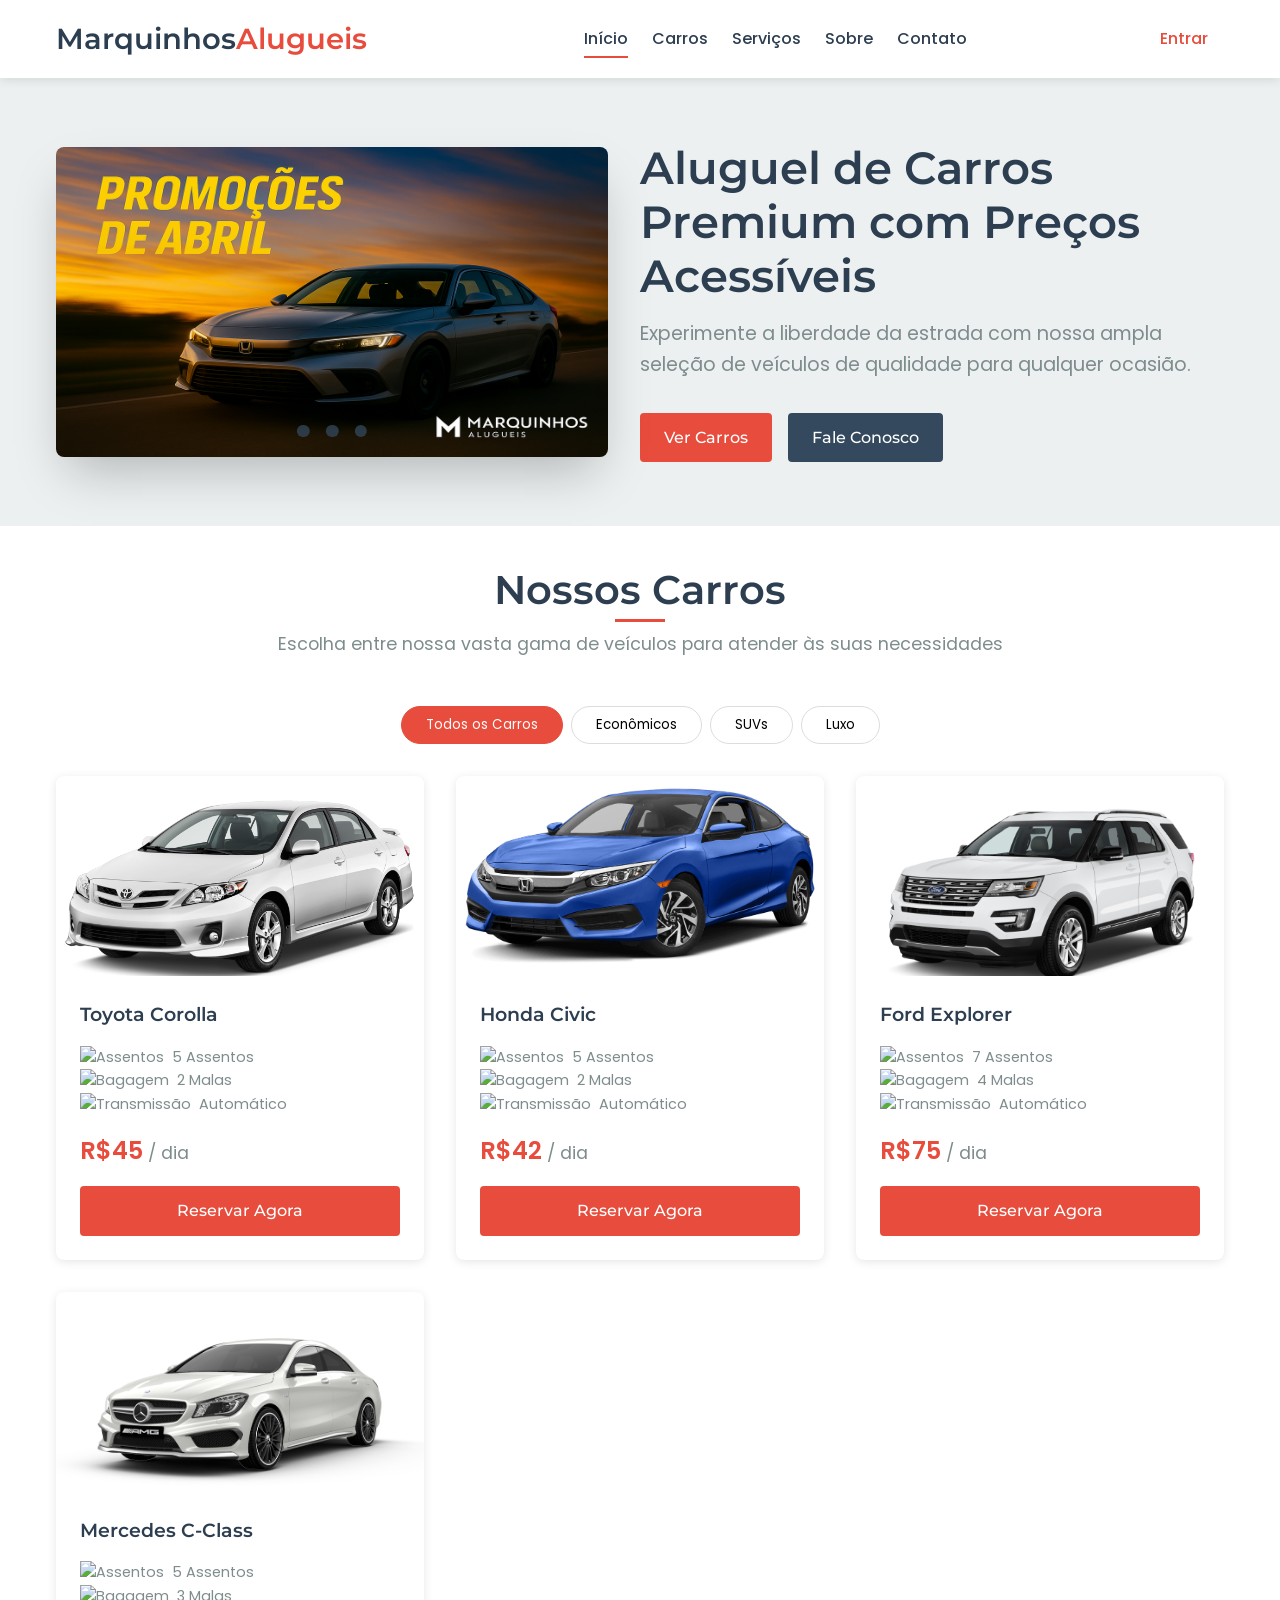
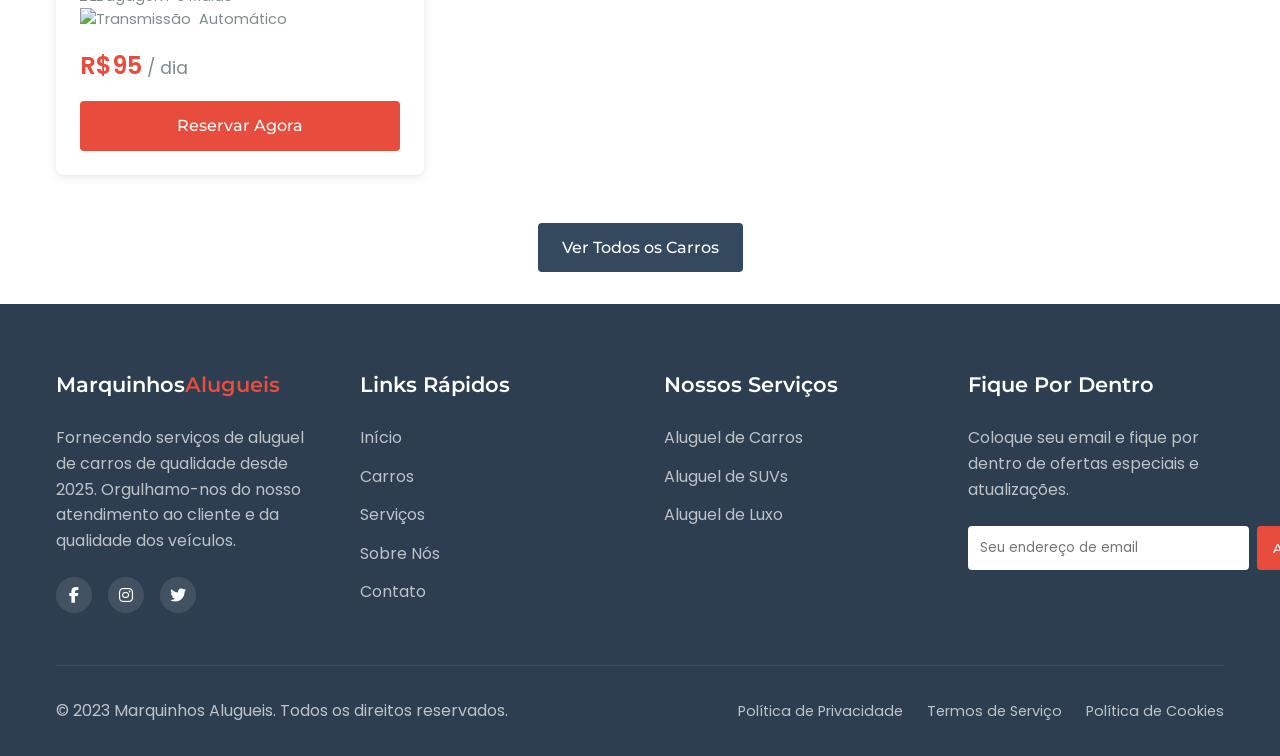
==== index.html @ c2ba54d9 "algumas pequenas correções" ====
<!DOCTYPE html>
<html lang="pt-br">
<head>
    <meta charset="UTF-8">
    <meta name="viewport" content="width=device-width, initial-scale=1.0">
    <title>Marquinhos Alugueis - Serviço de Aluguel de Carros</title>
    <link rel="stylesheet" href="css/style.css">
    <link rel="preconnect" href="https://fonts.googleapis.com">
    <link rel="preconnect" href="https://fonts.gstatic.com" crossorigin>
    <link href="https://fonts.googleapis.com/css2?family=Montserrat:wght@400;500;600;700&family=Poppins:wght@300;400;500;600;700&display=swap" rel="stylesheet">
    <link rel="icon" type="image/png" href="img/favicon.png">
    <link rel="stylesheet" href="https://cdnjs.cloudflare.com/ajax/libs/font-awesome/6.7.2/css/all.min.css"><!--Adicionei, para colocar as imagens de redes sociais e email.-->
    <script src="script.js" defer></script>
</head>

<body>
    <!-- Cabeçalho da página contido no arquivo 'footer.html' -->
    <div id="header-placeholder"></div>

    <main>
        <section id="home" class="hero-section">
            <!-- Conteúdo principal -->
            <div class="container">
                <div class="hero-conteudo">

                    <!-- Carrossel de exibição -->
                    <section class="carrossel">
                        <div class="slider-wrapper">
                            <div class="slider-carrossel">
                                <img id="slide-1" src="img/abril.png">
                                <img id="slide-2" src="img/ofertas.png">
                                <img id="slide-3" src="img/promocao_3carros_1280x720.png">
                            </div>

                            <!-- Bolhas de navegação do carrossel -->
                            <div class="slider-nav">
                                <button data-slide="0" aria-label="Slide 1"></button>
                                <button data-slide="1" aria-label="Slide 2"></button>
                                <button data-slide="2" aria-label="Slide 3"></button>
                                <!-- Se tu quiser botar mais botões Kristhian só continuar seguindo -->
                            </div>
                        </div>
                    </section>

                    <!-- Texto expositivo principal -->
                    <div class="hero-texto">
                        <h2>Aluguel de Carros Premium com Preços Acessíveis</h2>
                        <p>Experimente a liberdade da estrada com nossa ampla seleção de veículos de qualidade para qualquer ocasião.</p>
                        <div class="card-centro-botao">
                            <a href="carros.html" class="botao botao-primario">Ver Carros</a>
                            <a href="sobre.html#contatinho" class="botao botao-secundario">Fale Conosco</a>
                        </div>
                    </div>
                </div>
            </div>
        </section>

        <section id="todos-carros" class="section-carro">
            <div class="container">
                <div class="section-header">
                    <h2>Nossos Carros</h2>
                    <p>Escolha entre nossa vasta gama de veículos para atender às suas necessidades</p>
                </div>
                <div class="filtros-carro">
                    <button class="filtro-botao active" data-filter="todos">Todos os Carros</button>
                    <button class="filtro-botao" data-filter="economico">Econômicos</button>
                    <button class="filtro-botao" data-filter="suv">SUVs</button>
                    <button class="filtro-botao" data-filter="Luxo">Luxo</button>
                </div>

                <div class="grid-carro"> <!-- TODO: substituir os placeholders por ícones de assentos, bagagem, e transmissão -->
                    <article class="cartao-carro">
                        <div class="imagem-carro">
                            <img src="/img/corolla.png" alt="Toyota Corolla">
                        </div>
                        <div class="detalhes-carro">
                            <h3>Toyota Corolla</h3>
                            <div class="caracteristicas-carro">
                                <span><img src="/placeholder.svg?height=20&width=20" alt="Assentos"> 5 Assentos</span>
                                <span><img src="/placeholder.svg?height=20&width=20" alt="Bagagem"> 2 Malas</span>
                                <span><img src="/placeholder.svg?height=20&width=20" alt="Transmissão"> Automático</span>
                            </div>
                            <div class="preco-carro">
                                <span class="preco">R$45</span> / dia
                            </div>
                            <a href="#reserva" class="botao botao-primario botao-full spoof">Reservar Agora</a>
                        </div>
                    </article>
                    <article class="cartao-carro">
                        <div class="imagem-carro">
                            <img src="/img/civic.png" alt="Honda Civic">
                        </div>
                        <div class="detalhes-carro">
                            <h3>Honda Civic</h3>
                            <div class="caracteristicas-carro">
                                <span><img src="/placeholder.svg?height=20&width=20" alt="Assentos"> 5 Assentos</span>
                                <span><img src="/placeholder.svg?height=20&width=20" alt="Bagagem"> 2 Malas</span>
                                <span><img src="/placeholder.svg?height=20&width=20" alt="Transmissão"> Automático</span>
                            </div>
                            <div class="preco-carro">
                                <span class="preco">R$42</span> / dia
                            </div>
                            <a href="#reserva" class="botao botao-primario botao-full spoof">Reservar Agora</a>
                        </div>
                    </article>
                    <article class="cartao-carro">
                        <div class="imagem-carro">
                            <img src="/img/ford.png" alt="Ford Explorer">
                        </div>
                        <div class="detalhes-carro">
                            <h3>Ford Explorer</h3>
                            <div class="caracteristicas-carro">
                                <span><img src="/placeholder.svg?height=20&width=20" alt="Assentos"> 7 Assentos</span>
                                <span><img src="/placeholder.svg?height=20&width=20" alt="Bagagem"> 4 Malas</span>
                                <span><img src="/placeholder.svg?height=20&width=20" alt="Transmissão"> Automático</span>
                            </div>
                            <div class="preco-carro">
                                <span class="preco">R$75</span> / dia
                            </div>
                            <a href="#reserva" class="botao botao-primario botao-full spoof">Reservar Agora</a>
                        </div>
                    </article>
                    <article class="cartao-carro">
                        <div class="imagem-carro">
                            <img src="/img/mercedes.png" alt="Mercedes C-Class">
                        </div>
                        <div class="detalhes-carro">
                            <h3>Mercedes C-Class</h3>
                            <div class="caracteristicas-carro">
                                <span><img src="/placeholder.svg?height=20&width=20" alt="Assentos"> 5 Assentos</span>
                                <span><img src="/placeholder.svg?height=20&width=20" alt="Bagagem"> 3 Malas</span>
                                <span><img src="/placeholder.svg?height=20&width=20" alt="Transmissão"> Automático</span>
                            </div>
                            <div class="preco-carro">
                                <span class="preco">R$95</span> / dia
                            </div>
                            <a href="#reserva" class="botao botao-primario botao-full spoof">Reservar Agora</a>
                        </div>
                    </article>
                </div>
                <div class="veja-mais">
                    <a href="carros.html" class="botao botao-secundario">Ver Todos os Carros</a>
                </div>
            </div>
        </section>
    </main>

    <!-- Rodapé da página contido no arquivo 'footer.html' -->
    <div id="footer-placeholder"></div>
</body>
</html>
---- css/style.css ----
/* Root padrão que aprendemos */
:root {
    --primary-color: #e74c3c;
    --secondary-color: #34495e;
    --accent-color: #f39c12;
    --light-color: #ecf0f1;
    --dark-color: #2c3e50;
    --text-color: #333333;
    --text-light: #7f8c8d;
    --border-color: #ddd;
    --shadow: 0 2px 10px rgba(0, 0, 0, 0.1);
    --transition: all 0.3s ease;
  }
  
  /* Fonte que usei */
  @import url("https://fonts.googleapis.com/css2?family=Montserrat:wght@400;500;600;700&family=Poppins:wght@300;400;500;600;700&display=swap");
  
  /* Só a quebra de padrão básico pra num bugar na hora de ajeitar */
  * {
    margin: 0;
    padding: 0;
    box-sizing: border-box;
  }
  
  body {
    font-family: "Poppins", sans-serif;
    color: var(--text-color);
    line-height: 1.6;
    background-color: #fff;
  }
  
  h1,
  h2,
  h3,
  h4,
  h5,
  h6 {
    font-family: "Montserrat", sans-serif;
    font-weight: 600;
    margin-bottom: 1rem;
    color: var(--dark-color);
  }
  
  p {
    margin-bottom: 1rem;
  }
  
  a {
    text-decoration: none;
    color: var(--primary-color);
    transition: var(--transition);
  }
  
  a:hover {
    color: var(--accent-color);
  }
  
  ul,
  ol {
    list-style: none;
    padding-left: 1rem;
  }
  
  img {
    max-width: 100%;
    height: auto;
  }

  .container {
    justify-content: center;
    width: 100%;
    max-width: 1200px;
    margin: 0 auto;
    padding: 0 1rem;
  }
  
  /* Botões */
  .botao {
    display: inline-block;
    padding: 0.75rem 1.5rem;
    border-radius: 4px;
    font-weight: 500;
    text-align: center;
    cursor: pointer;
    transition: var(--transition);
    border: none;
    font-family: "Montserrat", sans-serif;
  }
  
  .botao-primario {
    background-color: var(--primary-color);
    color: white;
  }
  
  .botao-primario:hover {
    background-color: #c0392b;
    color: white;
  }
  
  .botao-secundario {
    background-color: var(--secondary-color);
    color: white;
  }
  
  .botao-secundario:hover {
    background-color: #2c3e50;
    color: white;
  }
  
  .botao-full {
    width: 100%;
    display: block;
  }
  
  /* Estilos de Seção */
  .section-header {
    text-align: center;
    margin-bottom: 3rem;
  }
  
  .section-header h2 {
    font-size: 2.5rem;
    margin-bottom: 0.5rem;
    position: relative;
    display: inline-block;
  }
  
  .section-header h2::after {
    content: "";
    position: absolute;
    bottom: 0px;
    left: 50%;
    transform: translateX(-50%);
    width: 50px;
    height: 3px;
    background-color: var(--primary-color);
  }
  
  .section-header p {
    color: var(--text-light);
    font-size: 1.1rem;
  }
  
  /* Cabeçalho e Nav */
  .header {
    background-color: white;
    box-shadow: var(--shadow);
    position: sticky;
    top: 0;
    z-index: 1000;
    padding: 1rem 0;
  }
  
  .header .container {
    display: flex;
    justify-content: space-between;
    align-items: center;
  }
  
  .logo h1 {
    font-size: 1.8rem;
    margin-bottom: 0;
  }
  
  .logo span {
    color: var(--primary-color);
  }
  
  .main-nav ul {
    display: flex;
    padding: 0;
  }
  
  .main-nav li {
    margin-left: 1.5rem;
  }
  
  .main-nav a {
    color: var(--dark-color);
    font-weight: 500;
    padding: 0.5rem 0;
    position: relative;
  }
  
  .main-nav a::after {
    content: "";
    position: absolute;
    bottom: 0;
    left: 0;
    width: 0;
    height: 2px;
    background-color: var(--primary-color);
    transition: var(--transition);
  }
  
  .main-nav a:hover::after,
  .main-nav a.active::after {
    width: 100%;
  }
  
  .botao-login {
    margin-right: 1rem;
    font-weight: 500;
  }

  /* Seção Hero */
  .hero-section {
    padding: 4rem 0;
    background-color: var(--light-color);
  }
  
  .hero-section .container {
    max-width: 1200px; 
    margin: 0 auto;
    padding: 0 1rem;
  }

  .hero-conteudo {
    display: flex;
    align-items: center;
    flex-wrap: wrap;
    gap: 2rem; 
  }

  .carrossel {
    flex: 1; 
    min-width: 400px;
  }

  .slider-wrapper {
      position: relative;
      max-width: 60rem;
      margin: 0 auto;
  }

  .slider-carrossel {
      display: flex;
      aspect-ratio: 16 / 9;
      overflow-x: auto;
      scrollbar-width: none;
      scroll-snap-type: x mandatory;
      scroll-behavior: smooth;
      box-shadow: 0 1.5rem 3rem -.75rem rgba(0, 0, 0, .25);
      border-radius: .5rem;
  }

  .slider-carrossel img {
    width: 100%;
      flex: 0 0 100%;
      scroll-snap-align: start;
      object-fit: cover;
  }

  .slider-nav {
      display: flex;
      column-gap: 1rem;
      position: absolute;
      bottom: 1.25rem;
      left: 50%;
      transform: translateX(-50%);
      z-index: 1;
  }

  .slider-nav button {
    width: .8rem; 
    height: .8rem; 
    border-radius: 50%; 
    background-color: var(--secondary-color); 
    opacity: .75;
    transition: background-color ease .25s; 
    border: none; 
    padding: 0; 
    cursor: pointer; 
    font-size: 0; 
}

.slider-nav button:hover,
.slider-nav button.active {
    background-color: var(--accent-color); 
    opacity: 1; 
}

.hero-texto {
  flex: 1; 
  min-width: 50%; 
}
  
  .hero-texto h2 {
    font-size: 2.8rem;
    margin-bottom: 1rem;
    line-height: 1.2;
  }
  
  .hero-texto p {
    font-size: 1.2rem;
    margin-bottom: 2rem;
    color: var(--text-light);
  }
  
  .card-centro-botao {
    display: flex;
    gap: 1rem;
  }
  
  .hero-image {
    flex: 1;
    border-radius: 8px;
    overflow: hidden;
    box-shadow: var(--shadow);
  }
  
  /* Seção de Carros */
  .section-carro {
    padding: 2rem 0;
  }
  
  .filtros-carro {
    display: flex;
    justify-content: center;
    margin-bottom: 2rem;
    flex-wrap: wrap;
    gap: 0.5rem;
  }
  
  .filtro-botao {
    background: none;
    border: 1px solid var(--border-color);
    padding: 0.5rem 1.5rem;
    border-radius: 30px;
    cursor: pointer;
    transition: var(--transition);
    font-family: "Poppins", sans-serif;
  }
  
  .filtro-botao:hover,
  .filtro-botao.active {
    background-color: var(--primary-color);
    color: white;
    border-color: var(--primary-color);
  }
  
  .grid-carro {
    display: grid;
    grid-template-columns: repeat(auto-fill, minmax(280px, 1fr));
    gap: 2rem;
    margin-bottom: 3rem;
  }
  
  .cartao-carro {
    border-radius: 8px;
    overflow: hidden;
    box-shadow: var(--shadow);
    transition: var(--transition);
    background-color: white;
  }
  
  .cartao-carro:hover {
    transform: translateY(-5px);
    box-shadow: 0 10px 20px rgba(0, 0, 0, 0.1);
  }
  
  .imagem-carro {
    height: 200px;
    overflow: hidden;
  }
  
  .detalhes-carro {
    padding: 1.5rem;
  }
  
  .detalhes-carro h3 {
    margin-bottom: 1rem;
  }
  
  .caracteristicas-carro {
    display: flex;
    justify-content: space-between;
    margin-bottom: 1rem;
    flex-wrap: wrap;
  }
  
  .caracteristicas-carro span {
    display: flex;
    align-items: center;
    gap: 0.5rem;
    font-size: 0.9rem;
    color: var(--text-light);
  }
  
  .preco-carro {
    margin-bottom: 1rem;
    font-size: 1.1rem;
    color: var(--text-light);
  }
  
  .preco-carro .preco {
    font-size: 1.5rem;
    font-weight: 600;
    color: var(--primary-color);
  }
  
  .veja-mais {
    text-align: center;
  }
  /* Seção de Comentarios e Sobre */
  .comentarios-section,
  .sobre-section {
    padding: 5rem 0;
  }
  
  .comentarios-grid {
    display: grid;
    grid-template-columns: repeat(auto-fill, minmax(280px, 1fr));
    gap: 2rem;
  }
  
  .comentario-card {
    background-color: white;
    border-radius: 8px;
    box-shadow: var(--shadow);
    padding: 2rem;
    transition: var(--transition);
  }
  
  .comentario-card:hover {
    transform: translateY(-5px);
  }
  
  .comentario-conteudo {
    margin-bottom: 1.5rem;
  }
  
  .comentario-conteudo p {
    font-style: italic;
    position: relative;
    padding: 0 1rem;
  }
  
  .comentario-conteudo p::before,
  .comentario-conteudo p::after {
    content: '"';
    font-size: 1.5rem;
    color: var(--primary-color);
  }
  
  .comentario-autor {
    display: flex;
    align-items: center;
    gap: 1rem;
  }
  
  .autor-img {
    width: 50px;
    height: 50px;
    border-radius: 50%;
    object-fit: cover;
  }
  
  .autor-info h4 {
    margin-bottom: 0.2rem;
    font-size: 1rem;
  }
  
  .autor-info p {
    margin-bottom: 0;
    font-size: 0.9rem;
    color: var(--text-light);
  }




/* Footer */
.footer {
  background-color: var(--dark-color);
  color: white;
  padding: 4rem 0 2rem;
}

.footer-grid {
  display: grid;
  grid-template-columns: repeat(auto-fit, minmax(200px, 1fr));
  gap: 3rem;
  margin-bottom: 3rem;
}

.footer h3 {
  color: white;
  margin-bottom: 1.5rem;
  font-size: 1.3rem;
}

.footer-about p {
  color: #bdc3c7;
  margin-bottom: 1.5rem;
}

.footer-about span {
  color: var(--primary-color);
}

.footer-social {
  display: flex;
  gap: 1rem;
}

.footer-social a {
  display: flex;
  align-items: center;
  justify-content: center;
  width: 36px;
  height: 36px;
  border-radius: 50%;
  background-color: rgba(255, 255, 255, 0.1);
  transition: var(--transition);
  color: white; 
  font-size: 1rem; 
}

.footer-social a:hover {
  background-color: var(--primary-color);
  color: white;
}

.footer-links ul {
  padding: 0;
}

.footer-links li {
  margin-bottom: 0.8rem;
}

.footer-links a {
  color: #bdc3c7;
  transition: var(--transition);
}

.footer-links a:hover {
  color: var(--primary-color);
  padding-left: 5px;
}

.footer-newsletter p {
  color: #bdc3c7;
  margin-bottom: 1.5rem;
}

.newsletter-form {
  display: flex;
  gap: 0.5rem;
}

.newsletter-form input {
  flex: 1;
  padding: 0.75rem;
  border: none;
  border-radius: 4px;
  font-family: "Poppins", sans-serif;
}

.newsletter-form button {
  padding: 0.75rem 1rem;
}

.footer-bottom {
  border-top: 1px solid rgba(255, 255, 255, 0.1);
  padding-top: 2rem;
  display: flex;
  justify-content: space-between;
  align-items: center;
  flex-wrap: wrap;
  gap: 1rem;
}

.footer-bottom p {
  margin-bottom: 0;
  color: #bdc3c7;
}

.footer-bottom-links {
  display: flex;
  gap: 1.5rem;
}

.footer-bottom-links a {
  color: #bdc3c7;
  font-size: 0.9rem;
}

.footer-bottom-links a:hover {
  color: var(--primary-color);
}


/* Tag que preenche os links vazios e os direcionam a Luganenhum */
.spoof {
  transition: background-color .2s ease;
}

.spoof:active {
  text-decoration: none;
  color: transparent;
  background-image: url(../img/spoof.png);
  background-size: 100% 100%;
  background-repeat: no-repeat;
  background-position: center;

}

/*tamanho das telas*/
@media screen and (max-width: 768px) {
  #footer-conteudo{
    grid-template-columns: repeat(2, 1fr);
    gap: 2rem;
  }
}

@media screen and (max-width: 426px) {
  #footer-conteudo{
    grid-template-columns: repeat(1, 1fr);
    padding: 3rem 2rem;
  }
}

.contato-section {
  margin-bottom: 40px;
}

.contato-section .container {
  display: flex;
  height: 100px;
  justify-items: center;
}

.caixa-contato {
  display: flex;
  width: 60%;
  min-width: 400px;
}

.caixa-contato textarea {
  font-size: 12pt;
  color: var(--dark-color);
  resize: none;
  padding: 6px;
  vertical-align: top;
  width: 100%;
  background-color: var(--light-color);
}

.caixa-contato textarea:focus {
  outline-color: var(--primary-color);
  border: none;
}

.caixa-contato button {
  border-radius: 0 10px 10px 0;
  width: 80px;
  border: none;
  background-color: var(--primary-color);
  transition: all .2s ease;
}

.caixa-contato button:hover {
  filter: brightness(90%);
}

.caixa-contato button img {
  width: 40%;
}
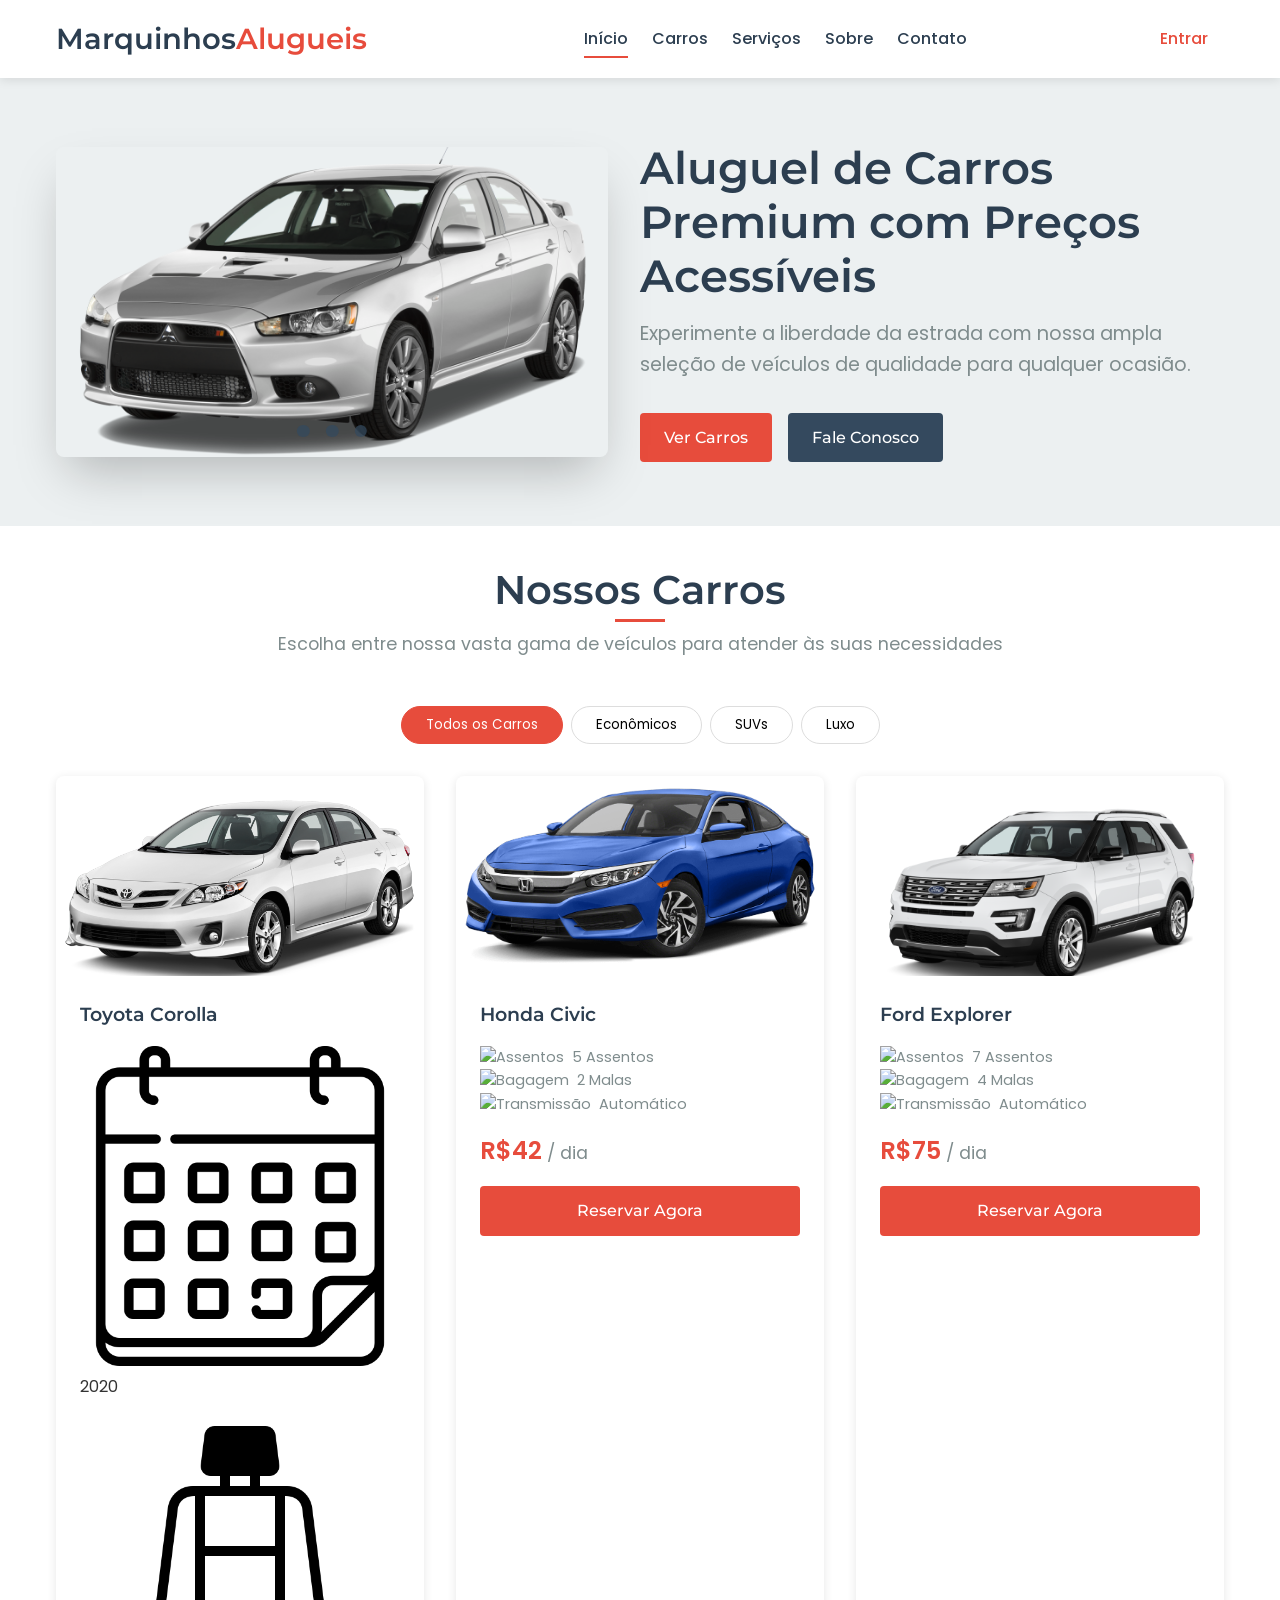
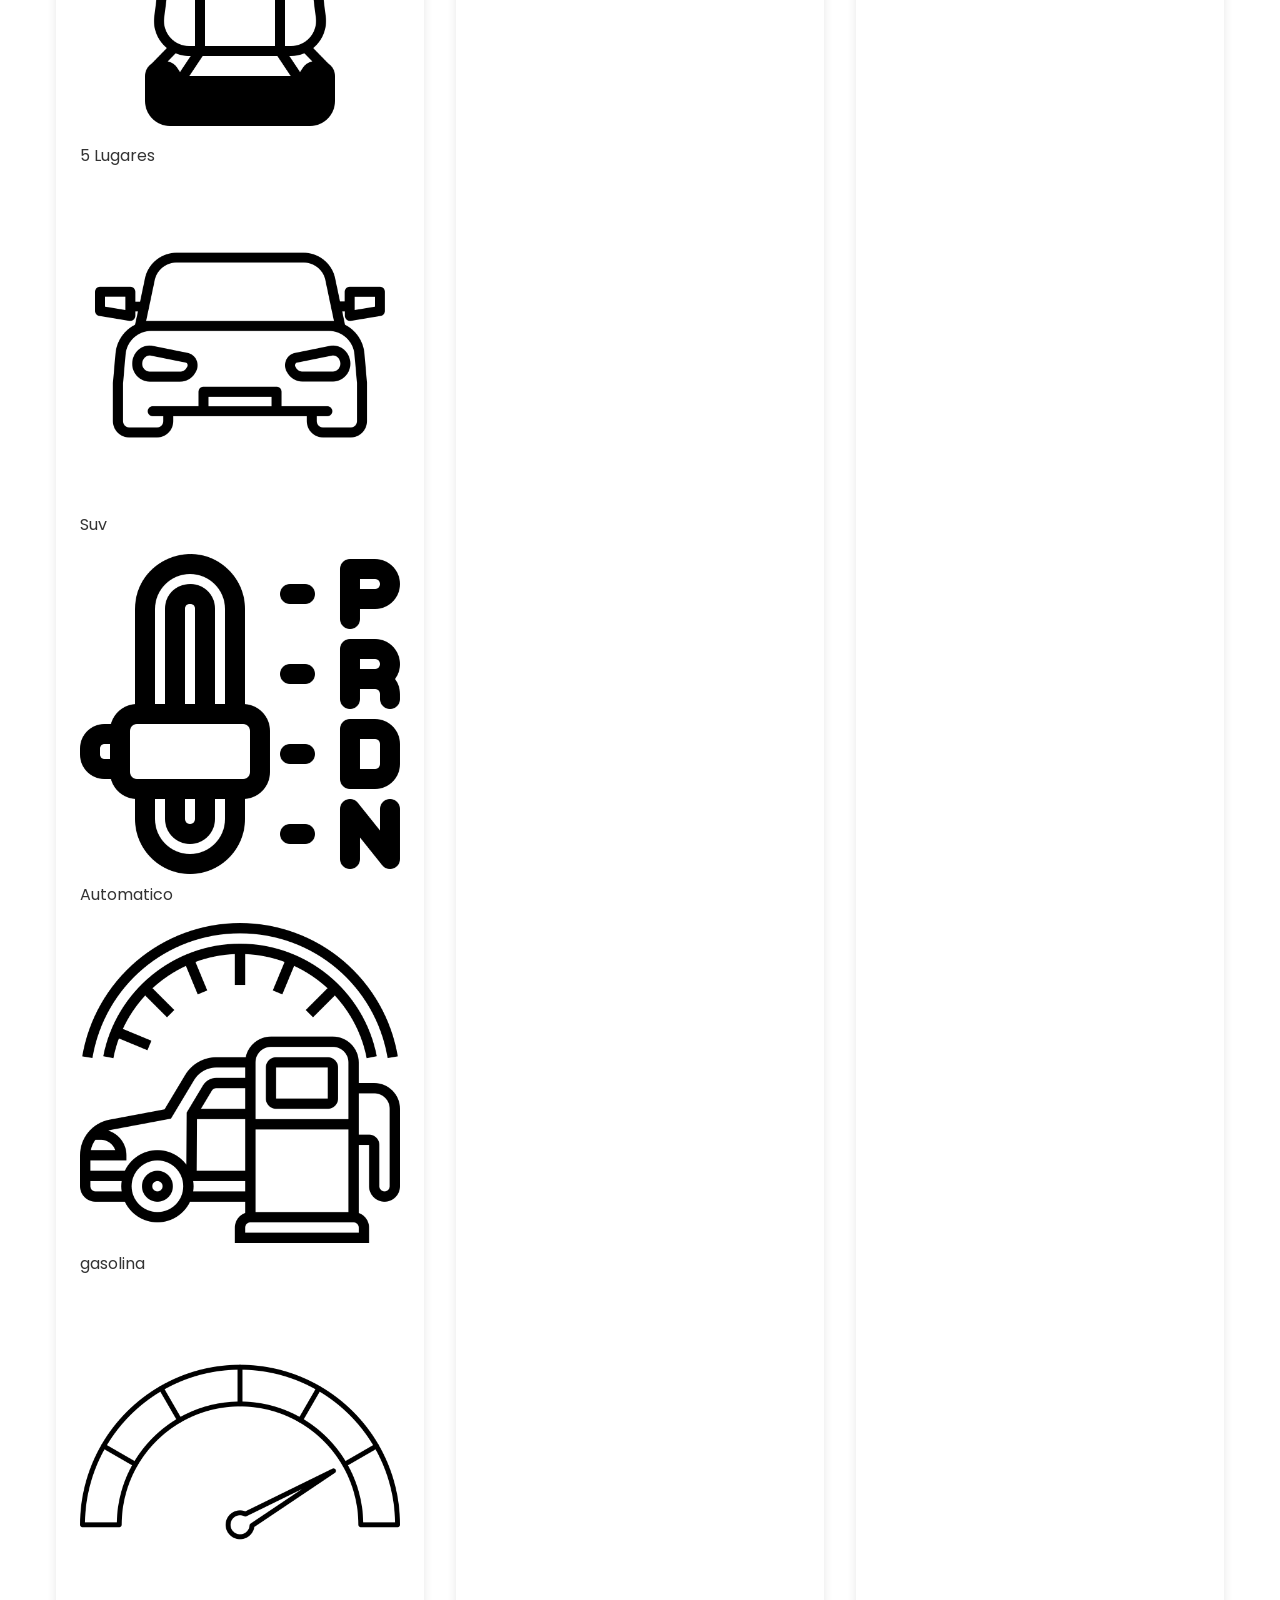
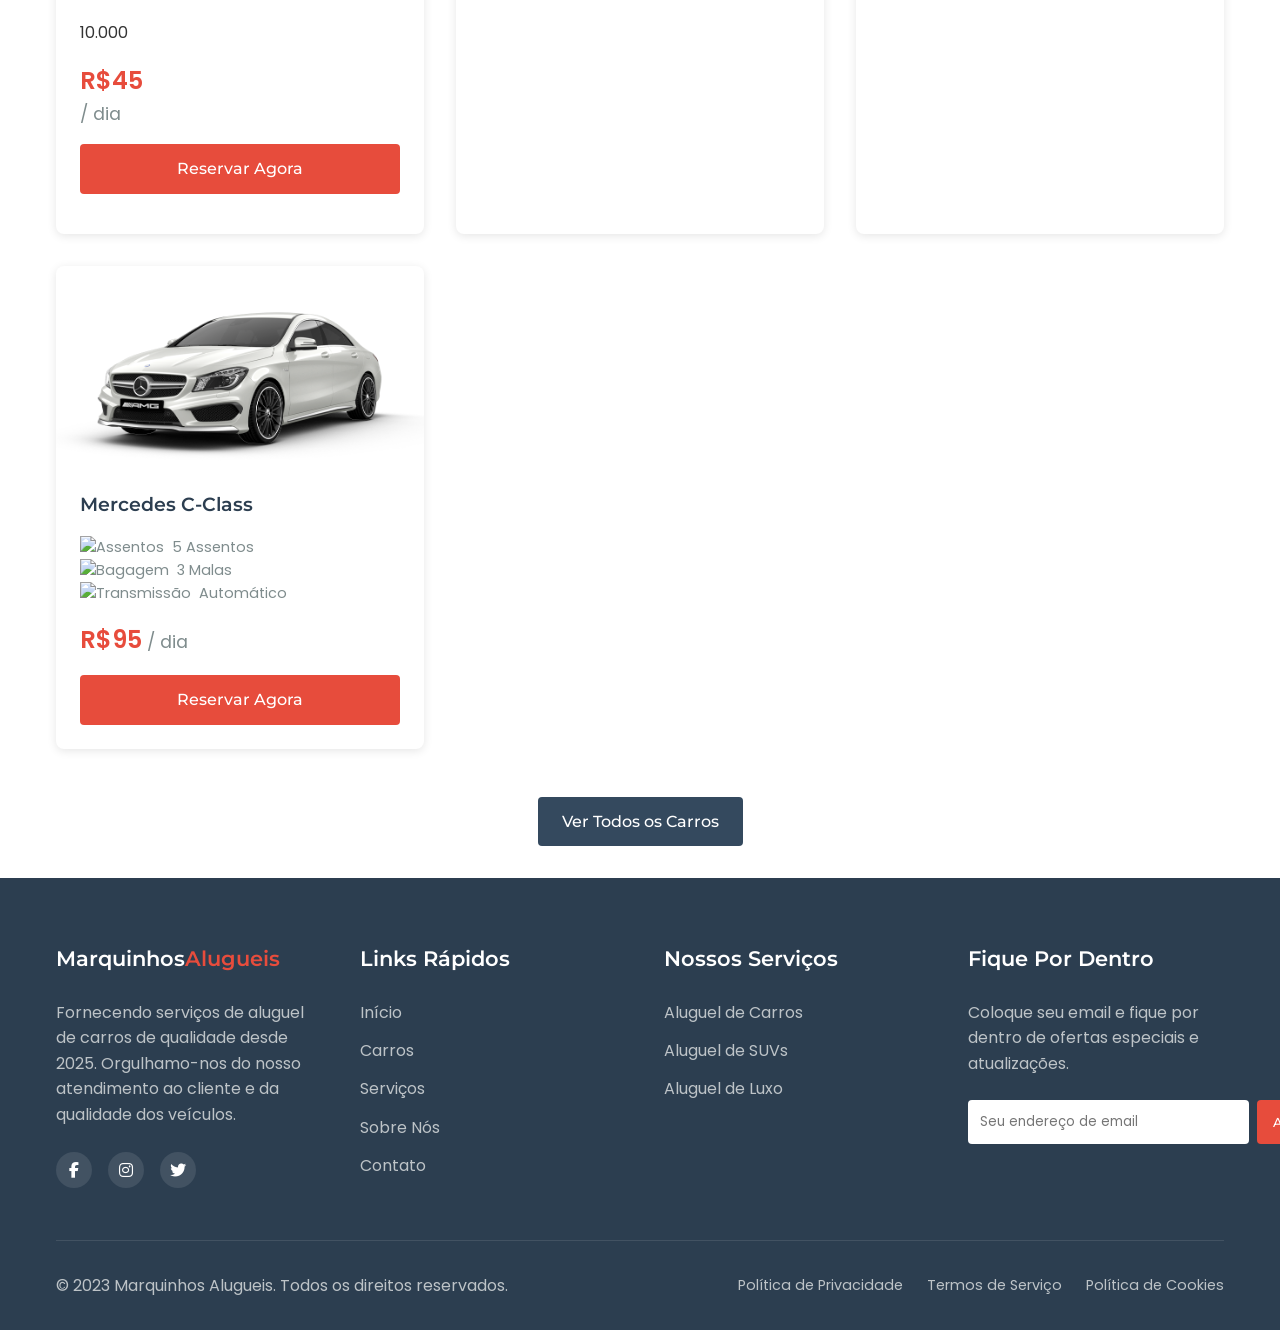
==== commit ac4092ae: "icones sendo colocado" ====
--- a/index.html
+++ b/index.html
@@ -10,6 +10,7 @@
     <link href="https://fonts.googleapis.com/css2?family=Montserrat:wght@400;500;600;700&family=Poppins:wght@300;400;500;600;700&display=swap" rel="stylesheet">
     <link rel="icon" type="image/png" href="img/favicon.png">
     <link rel="stylesheet" href="https://cdnjs.cloudflare.com/ajax/libs/font-awesome/6.7.2/css/all.min.css"><!--Adicionei, para colocar as imagens de redes sociais e email.-->
+
     <script src="script.js" defer></script>
 </head>
 
@@ -27,9 +28,9 @@
                     <section class="carrossel">
                         <div class="slider-wrapper">
                             <div class="slider-carrossel">
-                                <img id="slide-1" src="img/abril.png">
-                                <img id="slide-2" src="img/ofertas.png">
-                                <img id="slide-3" src="img/promocao_3carros_1280x720.png">
+                                <img id="slide-1" src="img/lancer.png">
+                                <img id="slide-2" src="img/civic.png">
+                                <img id="slide-3" src="img/corolla.png">
                             </div>
 
                             <!-- Bolhas de navegação do carrossel -->
@@ -48,7 +49,7 @@
                         <p>Experimente a liberdade da estrada com nossa ampla seleção de veículos de qualidade para qualquer ocasião.</p>
                         <div class="card-centro-botao">
                             <a href="carros.html" class="botao botao-primario">Ver Carros</a>
-                            <a href="sobre.html#contatinho" class="botao botao-secundario">Fale Conosco</a>
+                            <a href="sobre.html" class="botao botao-secundario">Fale Conosco</a>
                         </div>
                     </div>
                 </div>
@@ -76,9 +77,39 @@
                         <div class="detalhes-carro">
                             <h3>Toyota Corolla</h3>
                             <div class="caracteristicas-carro">
-                                <span><img src="/placeholder.svg?height=20&width=20" alt="Assentos"> 5 Assentos</span>
-                                <span><img src="/placeholder.svg?height=20&width=20" alt="Bagagem"> 2 Malas</span>
-                                <span><img src="/placeholder.svg?height=20&width=20" alt="Transmissão"> Automático</span>
+
+  <!---A qui fica os icones ------------------------------------------------>
+                    <div class="grid-icon"> <!---div partee 3-->
+
+                        <div class="card-icon">
+                            <img class="img-icon"  src="../img/in/calendario.png" alt=""><p>2020</p>
+                        </div>
+                        <div class="card-icon">
+                            <img class="img-icon"  src="../img/in/banco.png" alt=""><p>5 Lugares</p>
+                        </div>
+                        <div class="card-icon">
+                            <img class="img-icon"  src="../img/in/carros.png" alt=""><p>Suv</p>
+                        </div>
+                        <div class="card-icon">
+                            <img class="img-icon"  src="../img/in/automatico.png" alt=""><p>Automatico</p>
+                        </div>
+                        
+                       
+                       
+                        <div class="card-icon">
+                            <img class="img-icon"  src="../img/in/combustivel.png" alt=""><p>gasolina</p>
+                        </div>
+                       
+                        <div class="card-icon">
+                            <img class="img-icon"  src="../img/in/velocimetro.png" alt=""><p>10.000</p>
+                        </div>
+
+                        <div>
+                            
+                       
+                    </div><!---div partee 3-->
+
+
                             </div>
                             <div class="preco-carro">
                                 <span class="preco">R$45</span> / dia
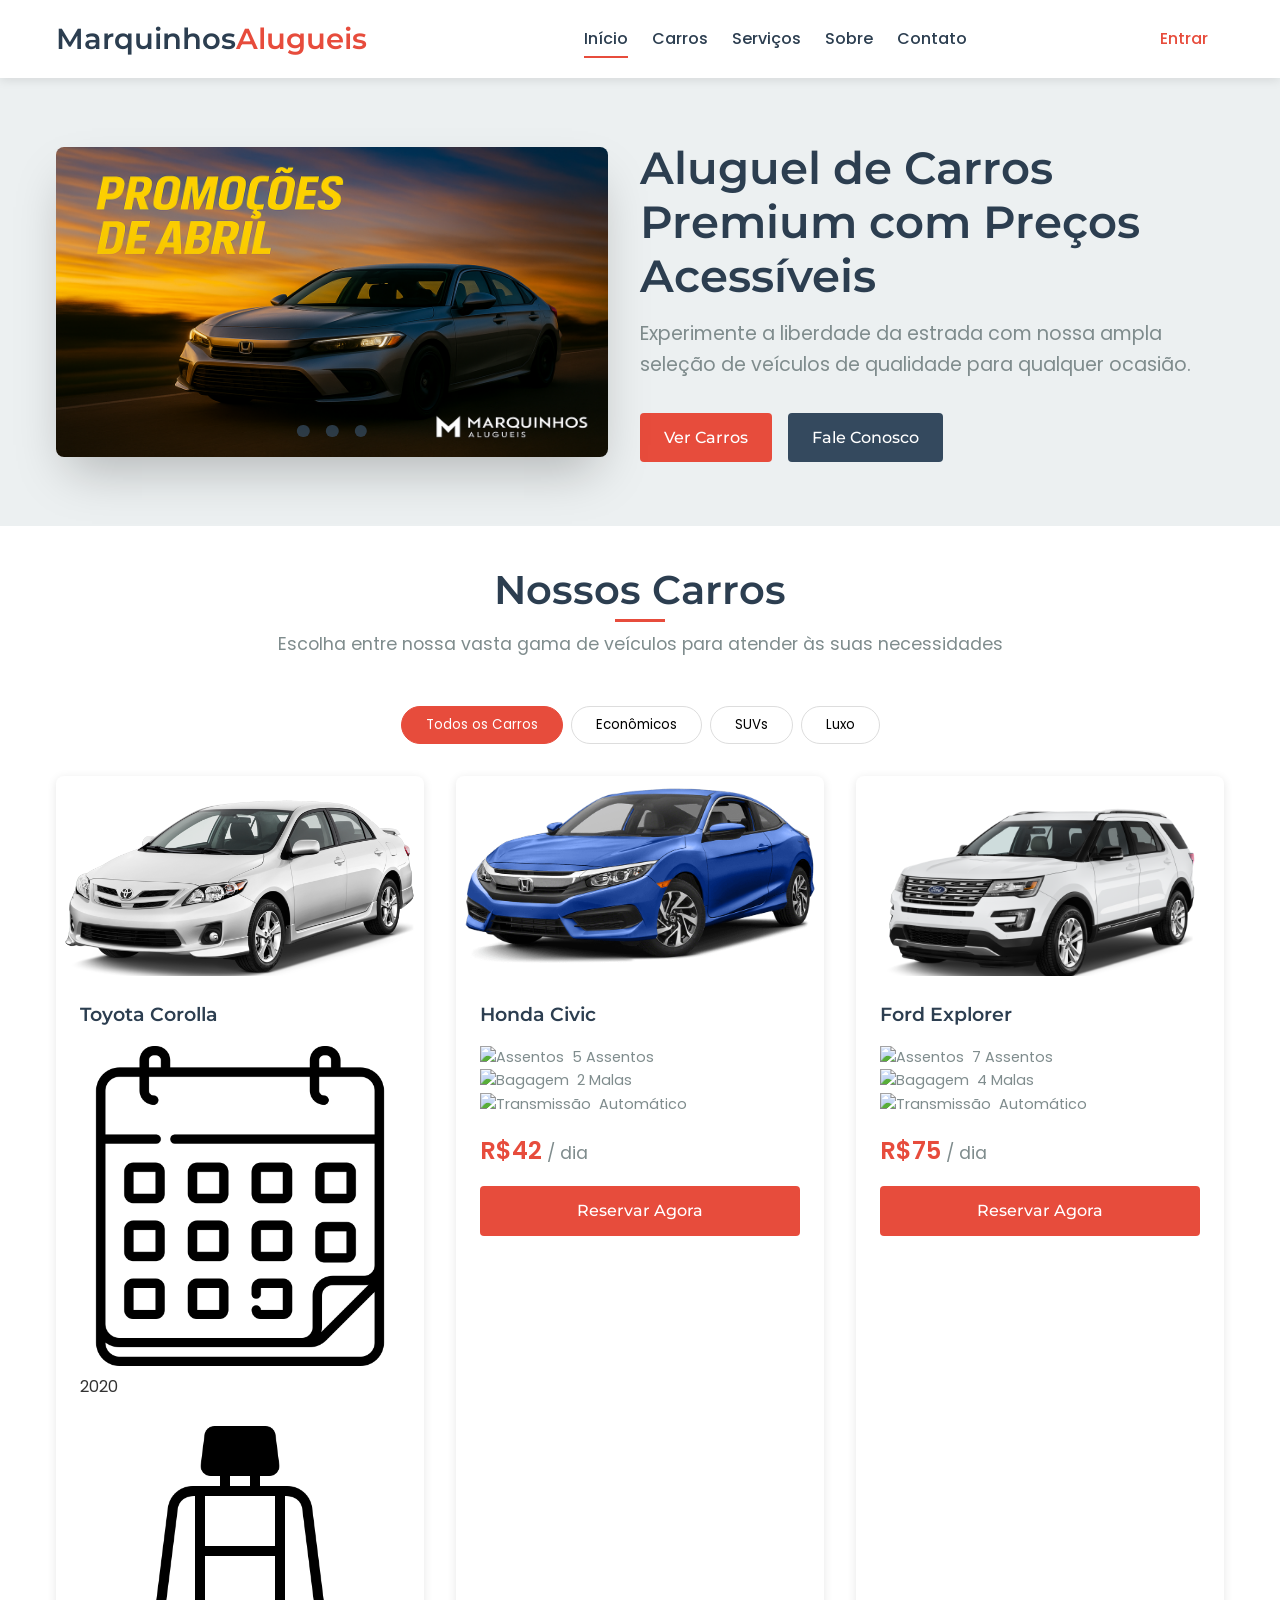
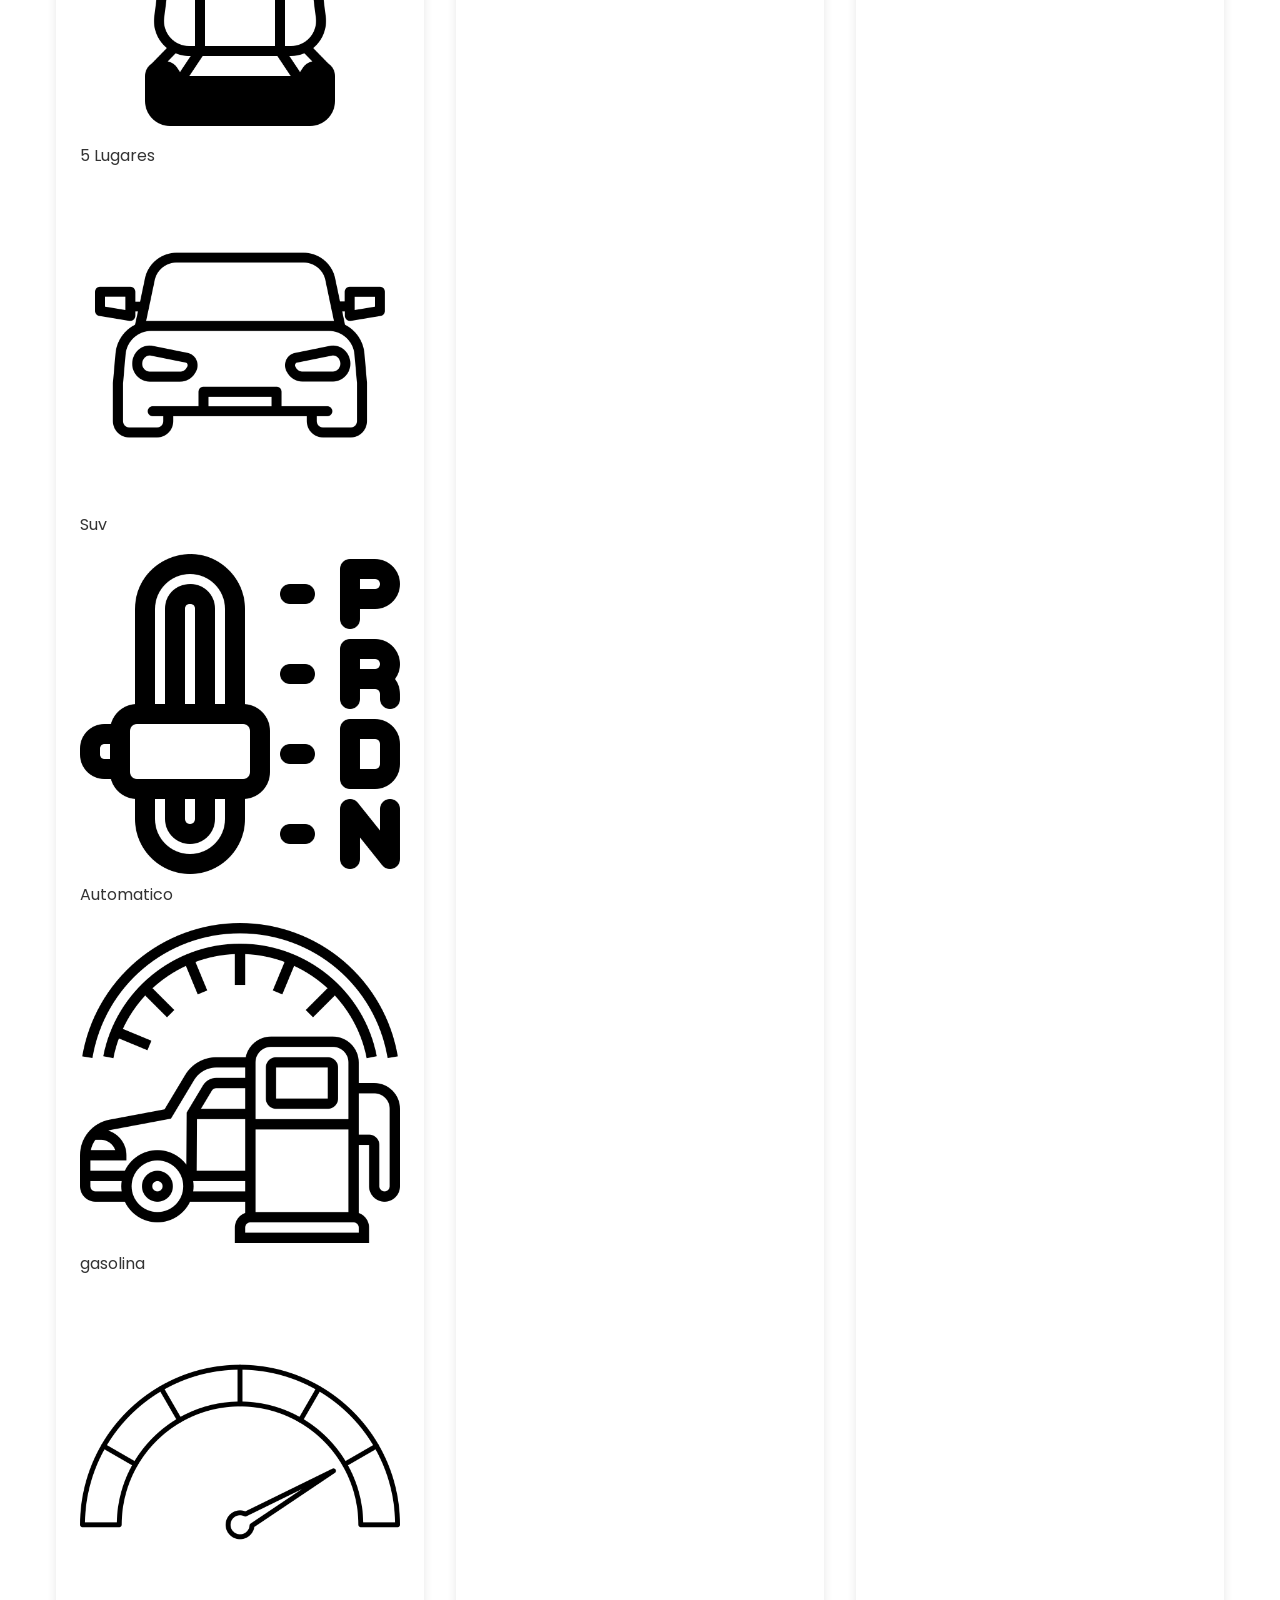
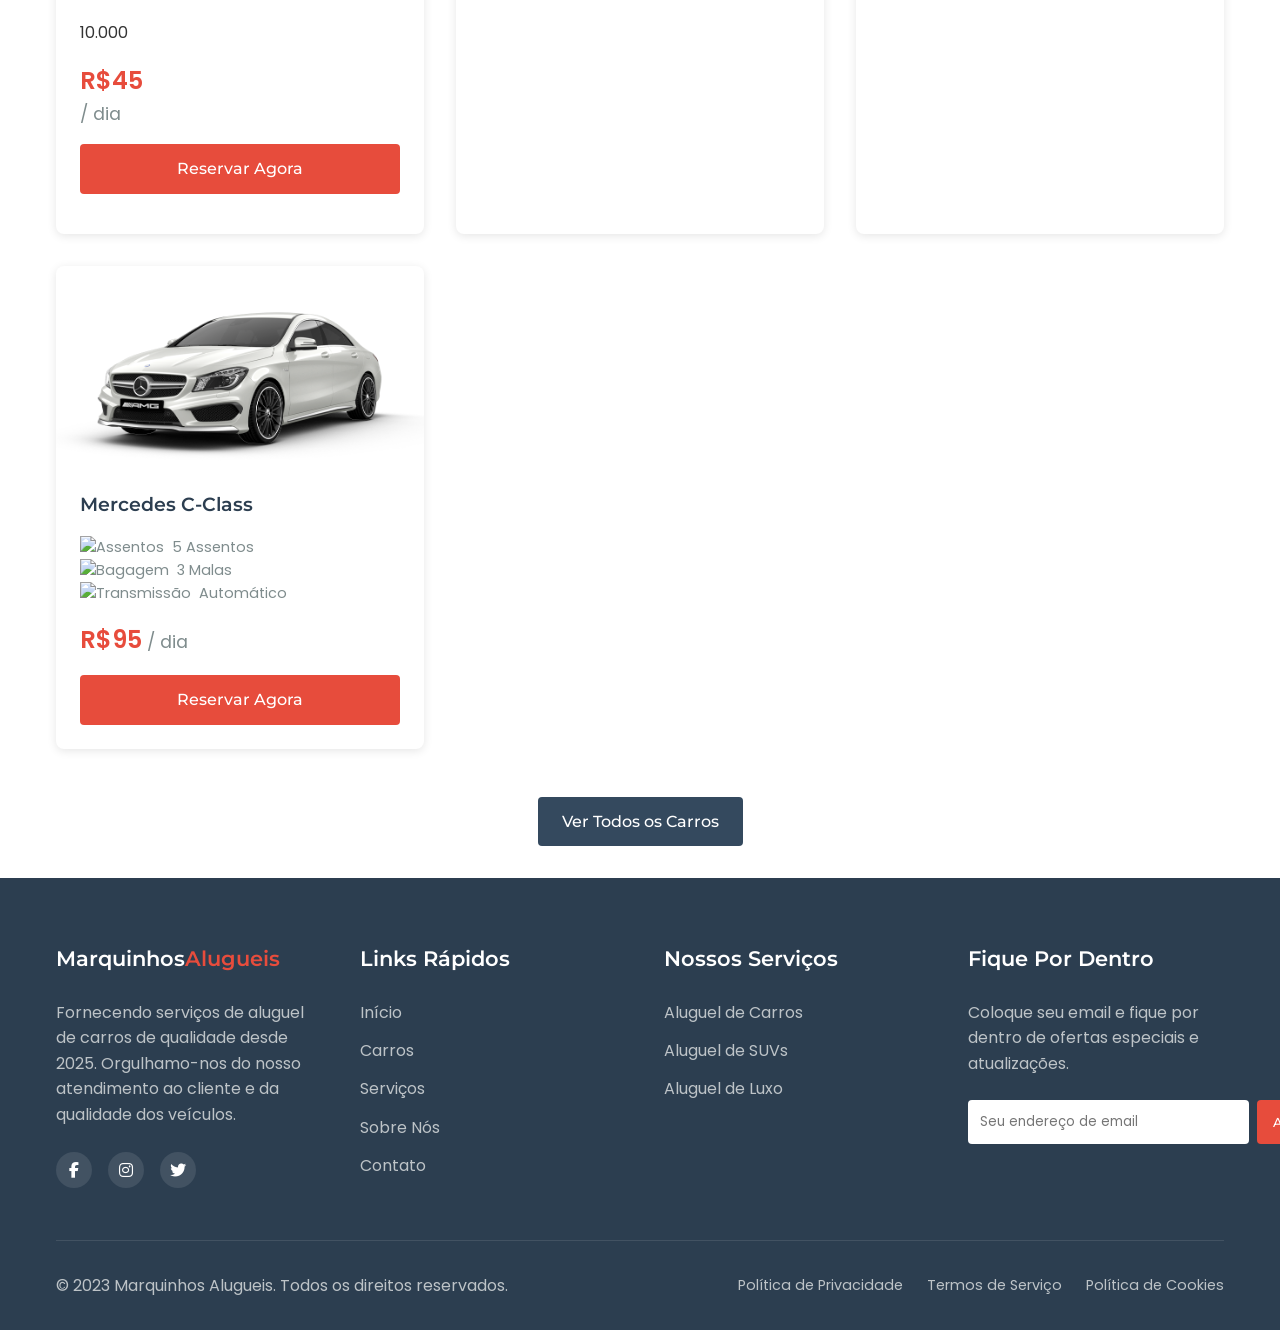
==== commit 5e72ba48: "Merge branch 'main' of https://github.com/Lotaplota/projeto-front-end" ====
--- a/index.html
+++ b/index.html
@@ -28,9 +28,9 @@
                     <section class="carrossel">
                         <div class="slider-wrapper">
                             <div class="slider-carrossel">
-                                <img id="slide-1" src="img/lancer.png">
-                                <img id="slide-2" src="img/civic.png">
-                                <img id="slide-3" src="img/corolla.png">
+                                <img id="slide-1" src="img/abril.png">
+                                <img id="slide-2" src="img/ofertas.png">
+                                <img id="slide-3" src="img/promocao_3carros_1280x720.png">
                             </div>
 
                             <!-- Bolhas de navegação do carrossel -->
@@ -49,7 +49,7 @@
                         <p>Experimente a liberdade da estrada com nossa ampla seleção de veículos de qualidade para qualquer ocasião.</p>
                         <div class="card-centro-botao">
                             <a href="carros.html" class="botao botao-primario">Ver Carros</a>
-                            <a href="sobre.html" class="botao botao-secundario">Fale Conosco</a>
+                            <a href="sobre.html#contatinho" class="botao botao-secundario">Fale Conosco</a>
                         </div>
                     </div>
                 </div>
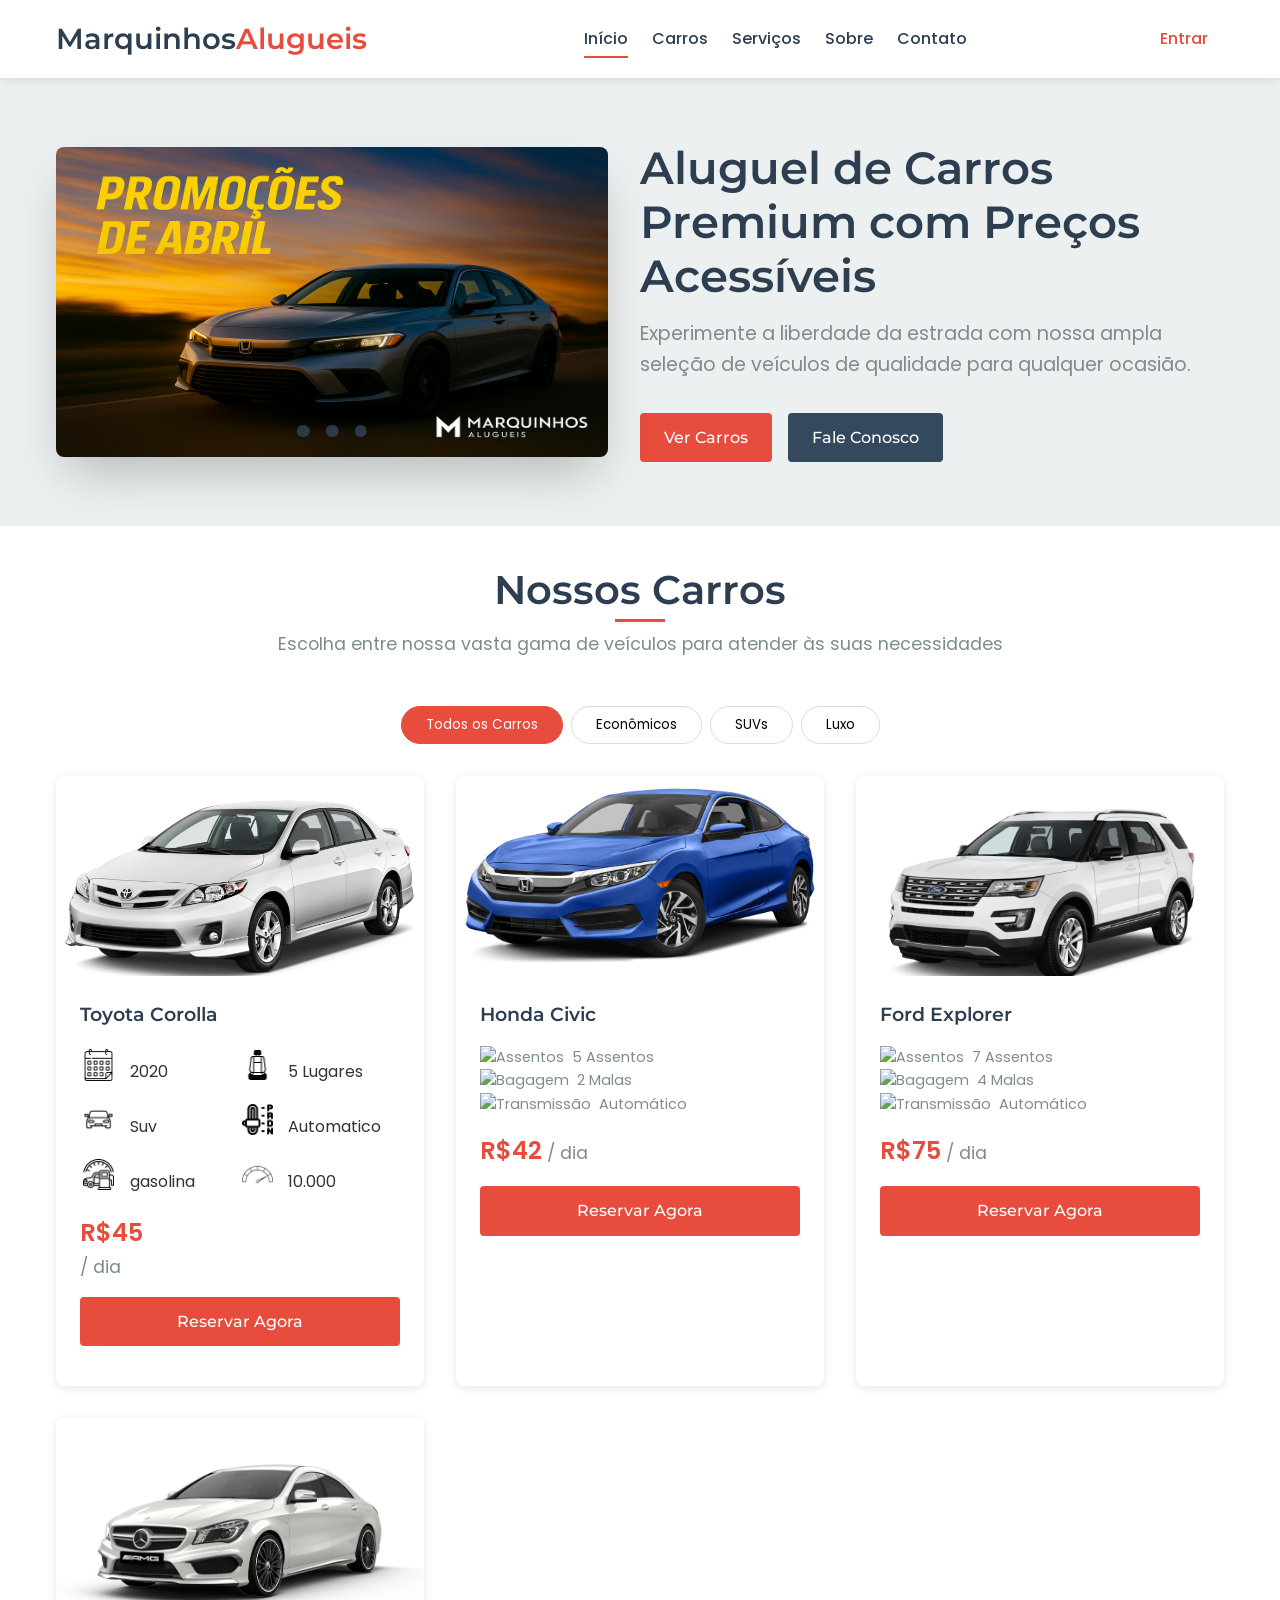
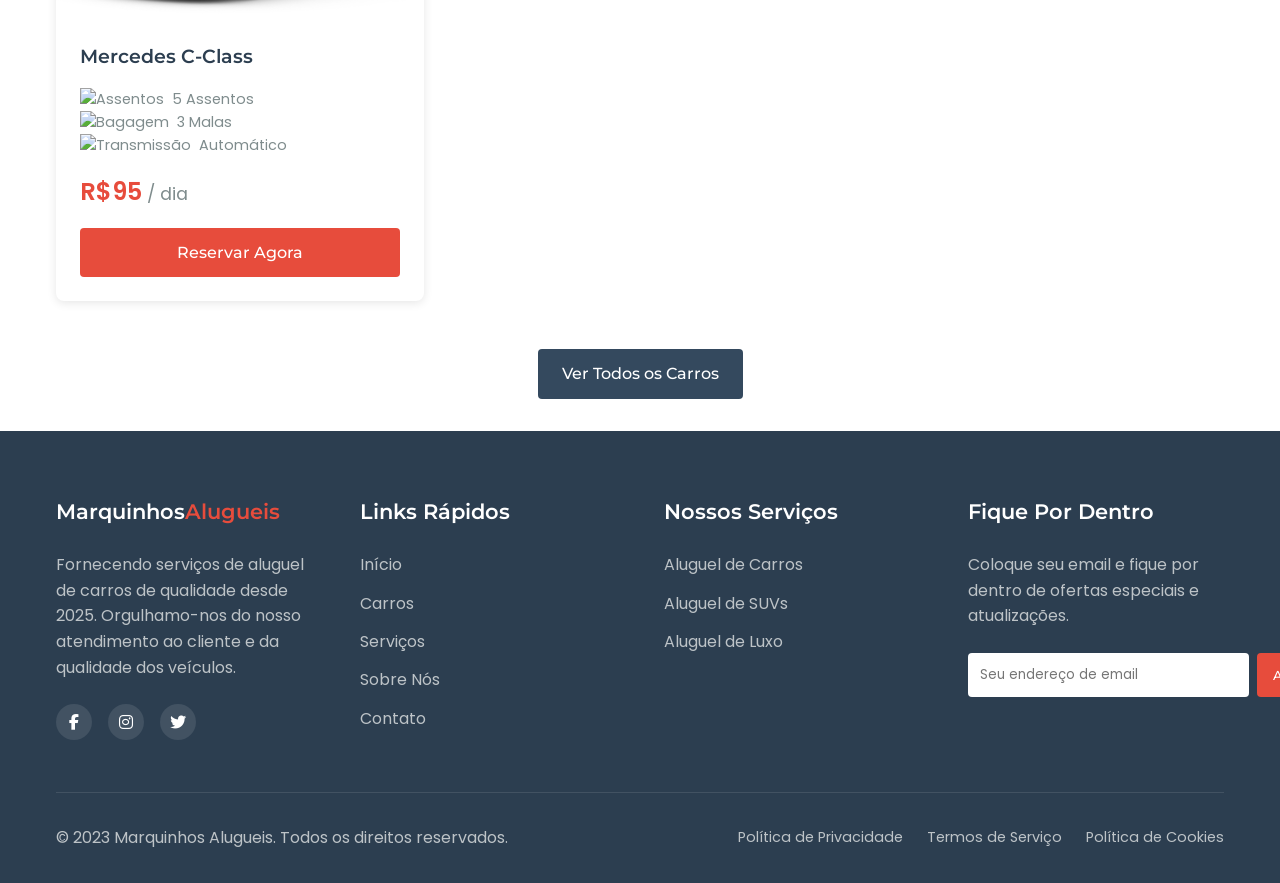
==== commit d11bc3a3: "icones sendo colocados-atualização" ====
--- a/index.html
+++ b/index.html
@@ -10,7 +10,7 @@
     <link href="https://fonts.googleapis.com/css2?family=Montserrat:wght@400;500;600;700&family=Poppins:wght@300;400;500;600;700&display=swap" rel="stylesheet">
     <link rel="icon" type="image/png" href="img/favicon.png">
     <link rel="stylesheet" href="https://cdnjs.cloudflare.com/ajax/libs/font-awesome/6.7.2/css/all.min.css"><!--Adicionei, para colocar as imagens de redes sociais e email.-->
-
+    <link rel="stylesheet" href="../css/icones.css">
     <script src="script.js" defer></script>
 </head>
 
@@ -82,26 +82,26 @@
                     <div class="grid-icon"> <!---div partee 3-->
 
                         <div class="card-icon">
-                            <img class="img-icon"  src="../img/in/calendario.png" alt=""><p>2020</p>
+                            <img class="img-icon"  src="../img/in/calendario.png" alt=""><p class="letra-p">2020</p>
                         </div>
                         <div class="card-icon">
-                            <img class="img-icon"  src="../img/in/banco.png" alt=""><p>5 Lugares</p>
+                            <img class="img-icon"  src="../img/in/banco.png" alt=""><p class="letra-p">5 Lugares</p>
                         </div>
                         <div class="card-icon">
-                            <img class="img-icon"  src="../img/in/carros.png" alt=""><p>Suv</p>
+                            <img class="img-icon"  src="../img/in/carros.png" alt=""><p class="letra-p">Suv</p>
                         </div>
                         <div class="card-icon">
-                            <img class="img-icon"  src="../img/in/automatico.png" alt=""><p>Automatico</p>
+                            <img class="img-icon"  src="../img/in/automatico.png" alt=""><p class="letra-p">Automatico</p>
                         </div>
                         
                        
                        
                         <div class="card-icon">
-                            <img class="img-icon"  src="../img/in/combustivel.png" alt=""><p>gasolina</p>
+                            <img class="img-icon"  src="../img/in/combustivel.png" alt=""><p class="letra-p">gasolina</p>
                         </div>
                        
                         <div class="card-icon">
-                            <img class="img-icon"  src="../img/in/velocimetro.png" alt=""><p>10.000</p>
+                            <img class="img-icon"  src="../img/in/velocimetro.png" alt=""><p class="letra-p">10.000</p>
                         </div>
 
                         <div>
--- a/css/style.css
+++ b/css/style.css
@@ -667,4 +667,4 @@
 
 .caixa-contato button img {
   width: 40%;
-}+}
--- a/css/icones.css
+++ b/css/icones.css
@@ -0,0 +1,39 @@
+
+
+  /*parte dos icones*/ 
+  
+  
+  .grid-icon{
+    display: grid;
+    grid-template-columns: repeat(auto-fit, minmax(150px,1fr));
+    gap: 1px;
+    margin: 1px;
+    padding: 1px;
+    background-color: white;
+
+}
+.img-icon{
+    width: 40%;
+    background-color: white;
+} 
+.card-icon{
+
+    background-color: white;
+    padding: 1px;
+    text-align: justify;
+    border-radius: 8px;
+    transition: transform 0.3s;
+    display: grid;
+    grid-template-columns: repeat(auto-fit, minmax(50px,10fr));
+    
+}
+.letra-p{
+    text-align: justify;
+    background-color: white;
+    width:80px ;
+    margin-left: -40%;
+    margin-top: 10px;
+    
+}
+
+/*fim partes dos icones*/
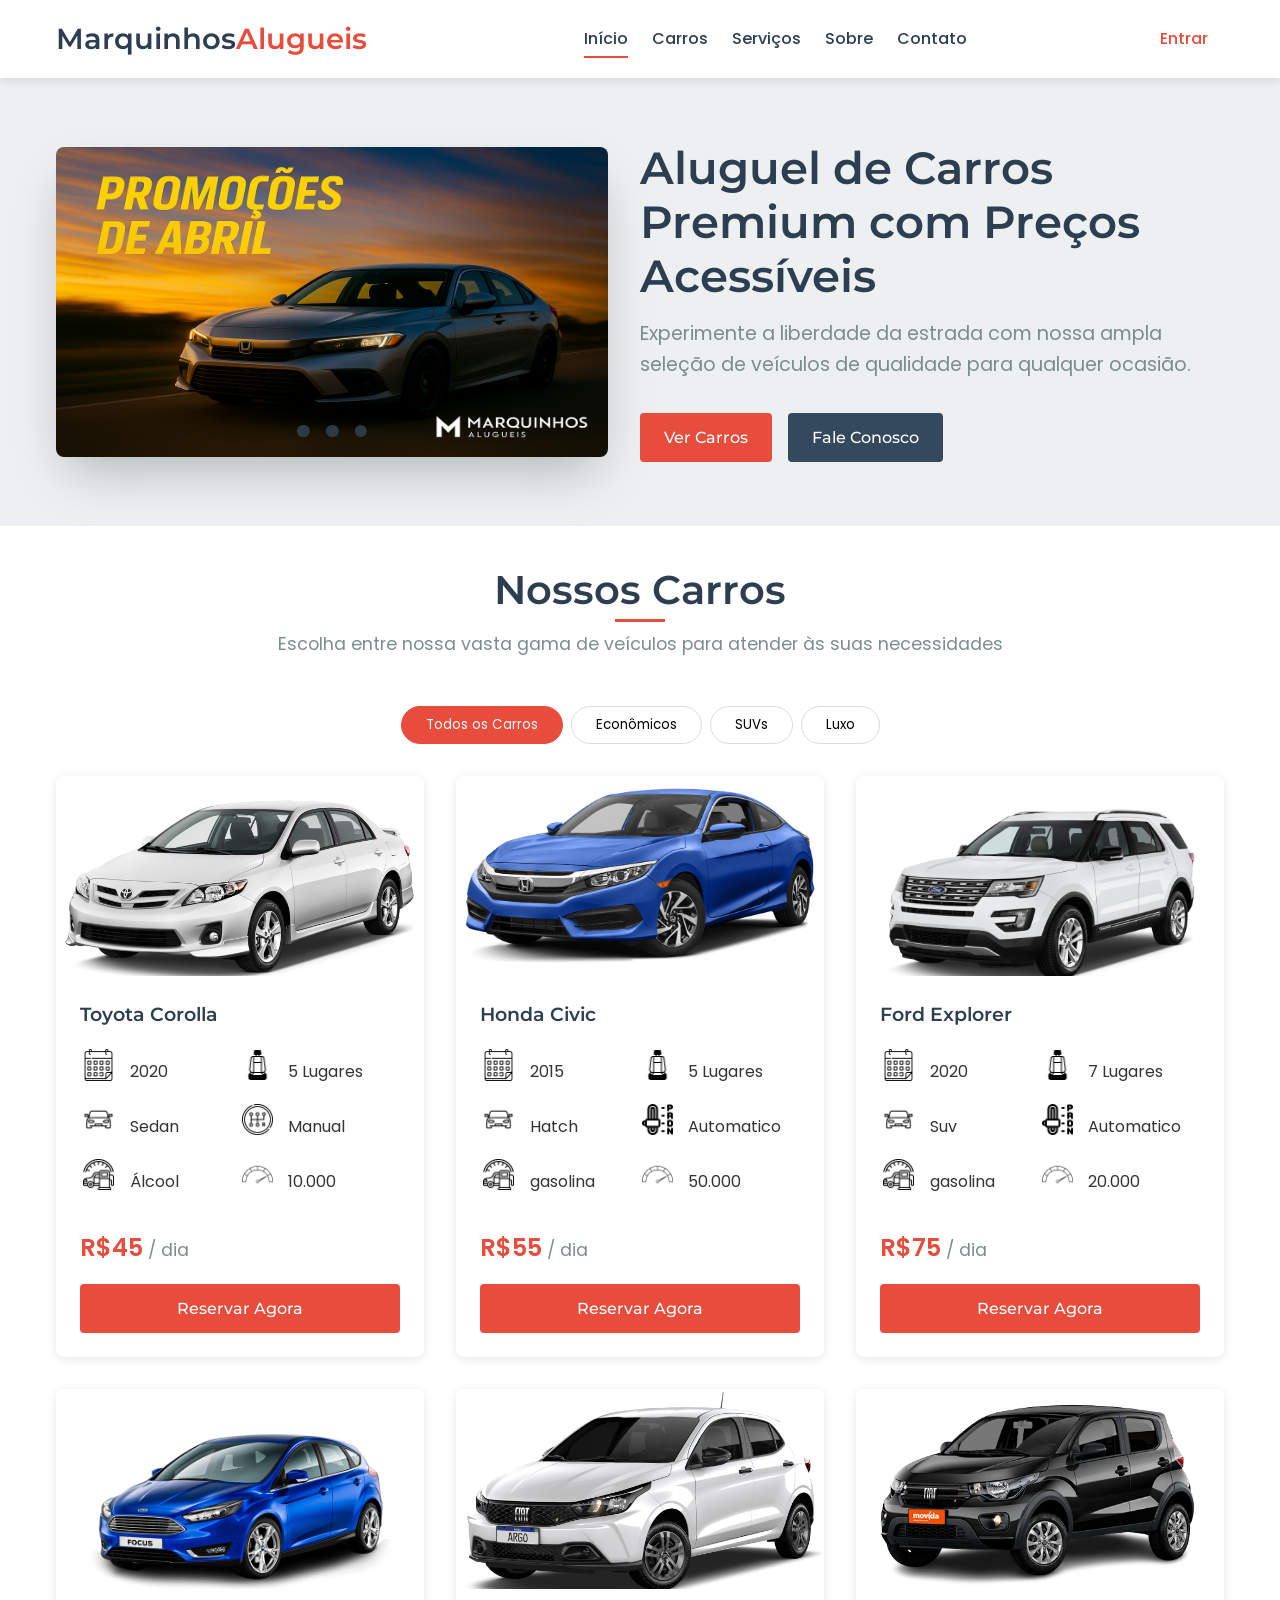
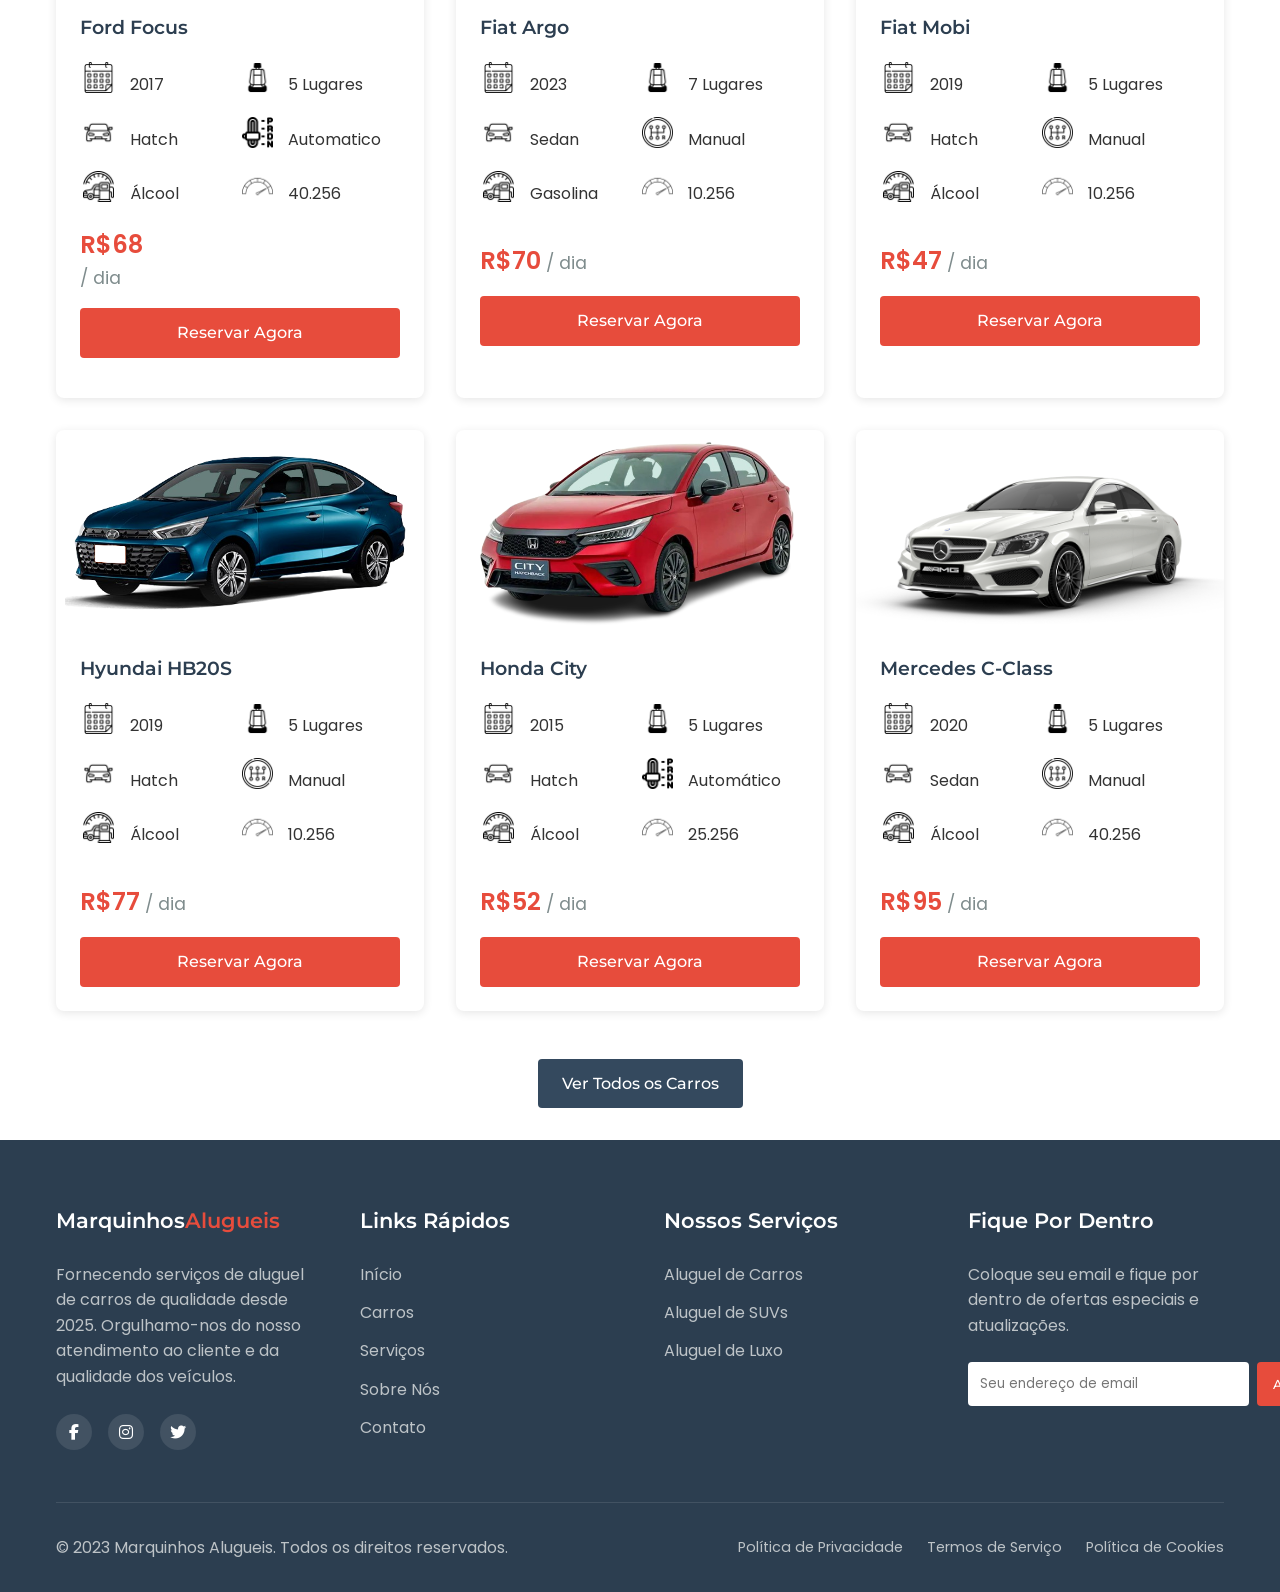
==== commit b0936d7b: "icones prontos" ====
--- a/index.html
+++ b/index.html
@@ -69,7 +69,8 @@
                     <button class="filtro-botao" data-filter="Luxo">Luxo</button>
                 </div>
 
-                <div class="grid-carro"> <!-- TODO: substituir os placeholders por ícones de assentos, bagagem, e transmissão -->
+                <div class="grid-carro">
+
                     <article class="cartao-carro">
                         <div class="imagem-carro">
                             <img src="/img/corolla.png" alt="Toyota Corolla">
@@ -88,28 +89,27 @@
                             <img class="img-icon"  src="../img/in/banco.png" alt=""><p class="letra-p">5 Lugares</p>
                         </div>
                         <div class="card-icon">
-                            <img class="img-icon"  src="../img/in/carros.png" alt=""><p class="letra-p">Suv</p>
-                        </div>
-                        <div class="card-icon">
-                            <img class="img-icon"  src="../img/in/automatico.png" alt=""><p class="letra-p">Automatico</p>
+                            <img class="img-icon"  src="../img/in/carros.png" alt=""><p class="letra-p">Sedan</p>
+                        </div>
+                        <div class="card-icon">
+                            <img class="img-icon"  src="../img/in/manual.png" alt=""><p class="letra-p">Manual</p>
                         </div>
                         
                        
                        
                         <div class="card-icon">
-                            <img class="img-icon"  src="../img/in/combustivel.png" alt=""><p class="letra-p">gasolina</p>
+                            <img class="img-icon"  src="../img/in/combustivel.png" alt=""><p class="letra-p">Álcool</p>
                         </div>
                        
                         <div class="card-icon">
                             <img class="img-icon"  src="../img/in/velocimetro.png" alt=""><p class="letra-p">10.000</p>
                         </div>
 
-                        <div>
+                        
                             
                        
-                    </div><!---div partee 3-->
-
-
+                    </div>
+<!---div  aqui termina os icones ------------------------------------------------------------------------------>
                             </div>
                             <div class="preco-carro">
                                 <span class="preco">R$45</span> / dia
@@ -117,6 +117,7 @@
                             <a href="#reserva" class="botao botao-primario botao-full spoof">Reservar Agora</a>
                         </div>
                     </article>
+
                     <article class="cartao-carro">
                         <div class="imagem-carro">
                             <img src="/img/civic.png" alt="Honda Civic">
@@ -124,16 +125,41 @@
                         <div class="detalhes-carro">
                             <h3>Honda Civic</h3>
                             <div class="caracteristicas-carro">
-                                <span><img src="/placeholder.svg?height=20&width=20" alt="Assentos"> 5 Assentos</span>
-                                <span><img src="/placeholder.svg?height=20&width=20" alt="Bagagem"> 2 Malas</span>
-                                <span><img src="/placeholder.svg?height=20&width=20" alt="Transmissão"> Automático</span>
-                            </div>
-                            <div class="preco-carro">
-                                <span class="preco">R$42</span> / dia
-                            </div>
-                            <a href="#reserva" class="botao botao-primario botao-full spoof">Reservar Agora</a>
-                        </div>
-                    </article>
+                                <div class="grid-icon"> <!---div partee 3-->
+
+                                    <div class="card-icon">
+                                        <img class="img-icon"  src="../img/in/calendario.png" alt=""><p class="letra-p">2015</p>
+                                    </div>
+                                    <div class="card-icon">
+                                        <img class="img-icon"  src="../img/in/banco.png" alt=""><p class="letra-p">5 Lugares</p>
+                                    </div>
+                                    <div class="card-icon">
+                                        <img class="img-icon"  src="../img/in/carros.png" alt=""><p class="letra-p">Hatch</p>
+                                    </div>
+                                    <div class="card-icon">
+                                        <img class="img-icon"  src="../img/in/automatico.png" alt=""><p class="letra-p">Automatico</p>
+                                    </div>
+                                    
+                                   
+                                   
+                                    <div class="card-icon">
+                                        <img class="img-icon"  src="../img/in/combustivel.png" alt=""><p class="letra-p">gasolina</p>
+                                    </div>
+                                   
+                                    <div class="card-icon">
+                                        <img class="img-icon"  src="../img/in/velocimetro.png" alt=""><p class="letra-p">50.000</p>
+                                    </div>
+            
+                                    
+                                </div>
+                            </div>
+                            <div class="preco-carro">
+                                <span class="preco">R$55</span> / dia
+                            </div>
+                            <a href="#reserva" class="botao botao-primario botao-full spoof">Reservar Agora</a>
+                        </div>
+                    </article>
+
                     <article class="cartao-carro">
                         <div class="imagem-carro">
                             <img src="/img/ford.png" alt="Ford Explorer">
@@ -141,9 +167,30 @@
                         <div class="detalhes-carro">
                             <h3>Ford Explorer</h3>
                             <div class="caracteristicas-carro">
-                                <span><img src="/placeholder.svg?height=20&width=20" alt="Assentos"> 7 Assentos</span>
-                                <span><img src="/placeholder.svg?height=20&width=20" alt="Bagagem"> 4 Malas</span>
-                                <span><img src="/placeholder.svg?height=20&width=20" alt="Transmissão"> Automático</span>
+                                <div class="grid-icon"> <!---div partee 3-->
+
+                                    <div class="card-icon">
+                                        <img class="img-icon"  src="../img/in/calendario.png" alt=""><p class="letra-p">2020</p>
+                                    </div>
+                                    <div class="card-icon">
+                                        <img class="img-icon"  src="../img/in/banco.png" alt=""><p class="letra-p">7 Lugares</p>
+                                    </div>
+                                    <div class="card-icon">
+                                        <img class="img-icon"  src="../img/in/carros.png" alt=""><p class="letra-p">Suv</p>
+                                    </div>
+                                    <div class="card-icon">
+                                        <img class="img-icon"  src="../img/in/automatico.png" alt=""><p class="letra-p">Automatico</p>
+                                    </div>
+                                   
+                                    <div class="card-icon">
+                                        <img class="img-icon"  src="../img/in/combustivel.png" alt=""><p class="letra-p">gasolina</p>
+                                    </div>
+                                   
+                                    <div class="card-icon">
+                                        <img class="img-icon"  src="../img/in/velocimetro.png" alt=""><p class="letra-p">20.000</p>
+                                    </div>
+            
+                                </div>
                             </div>
                             <div class="preco-carro">
                                 <span class="preco">R$75</span> / dia
@@ -151,6 +198,211 @@
                             <a href="#reserva" class="botao botao-primario botao-full spoof">Reservar Agora</a>
                         </div>
                     </article>
+
+                    <article class="cartao-carro">
+                        <div class="imagem-carro">
+                            <img src="/img/ford-focus.png" alt="Ford Focus">
+                        </div>
+                        <div class="detalhes-carro">
+                            <h3>Ford Focus</h3>
+                            <div class="caracteristicas-carro">
+                                <div class="grid-icon"> <!---div partee 3-->
+    
+                                    <div class="card-icon">
+                                        <img class="img-icon"  src="../img/in/calendario.png" alt=""><p class="letra-p">2017</p>
+                                    </div>
+                                    <div class="card-icon">
+                                        <img class="img-icon"  src="../img/in/banco.png" alt=""><p class="letra-p">5 Lugares</p>
+                                    </div>
+                                    <div class="card-icon">
+                                        <img class="img-icon"  src="../img/in/carros.png" alt=""><p class="letra-p">Hatch</p>
+                                    </div>
+                                    <div class="card-icon">
+                                        <img class="img-icon"  src="../img/in/automatico.png" alt=""><p class="letra-p">Automatico</p>
+                                    </div>
+                                    
+                                   
+                                   
+                                    <div class="card-icon">
+                                        <img class="img-icon"  src="../img/in/combustivel.png" alt=""><p class="letra-p">Álcool</p>
+                                    </div>
+                                   
+                                    <div class="card-icon">
+                                        <img class="img-icon"  src="../img/in/velocimetro.png" alt=""><p class="letra-p">40.256</p>
+                                    </div>
+     
+                                </div>
+                            <div class="preco-carro">
+                                <span class="preco">R$68</span> / dia
+                            </div>
+                            <a href="#reserva" class="botao botao-primario botao-full spoof">Reservar Agora</a>
+                        </div>
+                    </article>
+
+                    <article class="cartao-carro">
+                        <div class="imagem-carro">
+                            <img src="/img/argo.png" alt="Fiat Argo">
+                        </div>
+                        <div class="detalhes-carro">
+                            <h3>Fiat Argo</h3>
+                            <div class="caracteristicas-carro">
+                                <div class="grid-icon"> <!---div partee 3-->
+    
+                                    <div class="card-icon">
+                                        <img class="img-icon"  src="../img/in/calendario.png" alt=""><p class="letra-p">2023</p>
+                                    </div>
+                                    <div class="card-icon">
+                                        <img class="img-icon"  src="../img/in/banco.png" alt=""><p class="letra-p">7 Lugares</p>
+                                    </div>
+                                    <div class="card-icon">
+                                        <img class="img-icon"  src="../img/in/carros.png" alt=""><p class="letra-p">Sedan</p>
+                                    </div>
+                                    <div class="card-icon">
+                                        <img class="img-icon"  src="../img/in/manual.png" alt=""><p class="letra-p">Manual</p>
+                                    </div>
+                                    
+                                   
+                                   
+                                    <div class="card-icon">
+                                        <img class="img-icon"  src="../img/in/combustivel.png" alt=""><p class="letra-p">Gasolina</p>
+                                    </div>
+                                   
+                                    <div class="card-icon">
+                                        <img class="img-icon"  src="../img/in/velocimetro.png" alt=""><p class="letra-p">10.256</p>
+                                    </div>
+     
+                                </div>
+                            </div>
+                            <div class="preco-carro">
+                                <span class="preco">R$70</span> / dia
+                            </div>
+                            <a href="#reserva" class="botao botao-primario botao-full spoof">Reservar Agora</a>
+                        </div>
+                    </article>
+
+                    <article class="cartao-carro">
+                        <div class="imagem-carro">
+                            <img src="../img/in/fiat-mobii-removebg-preview.png" alt="Fiat Argo">
+                        </div>
+                        <div class="detalhes-carro">
+                            <h3>Fiat Mobi</h3>
+                            <div class="caracteristicas-carro">
+                                <div class="grid-icon"> <!---div partee 3-->
+    
+                                    <div class="card-icon">
+                                        <img class="img-icon"  src="../img/in/calendario.png" alt=""><p class="letra-p">2019</p>
+                                    </div>
+                                    <div class="card-icon">
+                                        <img class="img-icon"  src="../img/in/banco.png" alt=""><p class="letra-p">5 Lugares</p>
+                                    </div>
+                                    <div class="card-icon">
+                                        <img class="img-icon"  src="../img/in/carros.png" alt=""><p class="letra-p">Hatch</p>
+                                    </div>
+                                    <div class="card-icon">
+                                        <img class="img-icon"  src="../img/in/manual.png" alt=""><p class="letra-p">Manual</p>
+                                    </div>
+                                    
+                                   
+                                   
+                                    <div class="card-icon">
+                                        <img class="img-icon"  src="../img/in/combustivel.png" alt=""><p class="letra-p">Álcool</p>
+                                    </div>
+                                   
+                                    <div class="card-icon">
+                                        <img class="img-icon"  src="../img/in/velocimetro.png" alt=""><p class="letra-p">10.256</p>
+                                    </div>
+     
+                                </div>
+                            </div>
+                            <div class="preco-carro">
+                                <span class="preco">R$47</span> / dia
+                            </div>
+                            <a href="#reserva" class="botao botao-primario botao-full spoof">Reservar Agora</a>
+                        </div>
+                    </article>
+
+                    <article class="cartao-carro">
+                        <div class="imagem-carro">
+                            <img src="../img/in/carro-nãosei-removebg-preview.png" alt="Fiat Argo">
+                        </div>
+                        <div class="detalhes-carro">
+                            <h3>Hyundai HB20S</h3>
+                            <div class="caracteristicas-carro">
+                                <div class="grid-icon"> <!---div partee 3-->
+    
+                                    <div class="card-icon">
+                                        <img class="img-icon"  src="../img/in/calendario.png" alt=""><p class="letra-p">2019</p>
+                                    </div>
+                                    <div class="card-icon">
+                                        <img class="img-icon"  src="../img/in/banco.png" alt=""><p class="letra-p">5 Lugares</p>
+                                    </div>
+                                    <div class="card-icon">
+                                        <img class="img-icon"  src="../img/in/carros.png" alt=""><p class="letra-p">Hatch</p>
+                                    </div>
+                                    <div class="card-icon">
+                                        <img class="img-icon"  src="../img/in/manual.png" alt=""><p class="letra-p">Manual</p>
+                                    </div>
+                                    
+                                   
+                                   
+                                    <div class="card-icon">
+                                        <img class="img-icon"  src="../img/in/combustivel.png" alt=""><p class="letra-p">Álcool</p>
+                                    </div>
+                                   
+                                    <div class="card-icon">
+                                        <img class="img-icon"  src="../img/in/velocimetro.png" alt=""><p class="letra-p">10.256</p>
+                                    </div>
+     
+                                </div>
+                            </div>
+                            <div class="preco-carro">
+                                <span class="preco">R$77</span> / dia
+                            </div>
+                            <a href="#reserva" class="botao botao-primario botao-full spoof">Reservar Agora</a>
+                        </div>
+                    </article>
+
+                    <article class="cartao-carro">
+                        <div class="imagem-carro">
+                            <img src="../img/in/20240211-HONDA-CITY-HATCHBACK-2024-ACTUALIZACION-01-removebg-preview.png" alt="Fiat Argo">
+                        </div>
+                        <div class="detalhes-carro">
+                            <h3>Honda City</h3>
+                            <div class="caracteristicas-carro">
+                                <div class="grid-icon"> <!---div partee 3-->
+    
+                                    <div class="card-icon">
+                                        <img class="img-icon"  src="../img/in/calendario.png" alt=""><p class="letra-p">2015</p>
+                                    </div>
+                                    <div class="card-icon">
+                                        <img class="img-icon"  src="../img/in/banco.png" alt=""><p class="letra-p">5 Lugares</p>
+                                    </div>
+                                    <div class="card-icon">
+                                        <img class="img-icon"  src="../img/in/carros.png" alt=""><p class="letra-p">Hatch</p>
+                                    </div>
+                                    <div class="card-icon">
+                                        <img class="img-icon"  src="../img/in/automatico.png" alt=""><p class="letra-p">Automático</p>
+                                    </div>
+                                    
+                                   
+                                   
+                                    <div class="card-icon">
+                                        <img class="img-icon"  src="../img/in/combustivel.png" alt=""><p class="letra-p">Álcool</p>
+                                    </div>
+                                   
+                                    <div class="card-icon">
+                                        <img class="img-icon"  src="../img/in/velocimetro.png" alt=""><p class="letra-p">25.256</p>
+                                    </div>
+     
+                                </div>
+                            </div>
+                            <div class="preco-carro">
+                                <span class="preco">R$52</span> / dia
+                            </div>
+                            <a href="#reserva" class="botao botao-primario botao-full spoof">Reservar Agora</a>
+                        </div>
+                    </article>
+
                     <article class="cartao-carro">
                         <div class="imagem-carro">
                             <img src="/img/mercedes.png" alt="Mercedes C-Class">
@@ -158,9 +410,32 @@
                         <div class="detalhes-carro">
                             <h3>Mercedes C-Class</h3>
                             <div class="caracteristicas-carro">
-                                <span><img src="/placeholder.svg?height=20&width=20" alt="Assentos"> 5 Assentos</span>
-                                <span><img src="/placeholder.svg?height=20&width=20" alt="Bagagem"> 3 Malas</span>
-                                <span><img src="/placeholder.svg?height=20&width=20" alt="Transmissão"> Automático</span>
+                                <div class="grid-icon"> <!---div partee 3-->
+
+                                    <div class="card-icon">
+                                        <img class="img-icon"  src="../img/in/calendario.png" alt=""><p class="letra-p">2020</p>
+                                    </div>
+                                    <div class="card-icon">
+                                        <img class="img-icon"  src="../img/in/banco.png" alt=""><p class="letra-p">5 Lugares</p>
+                                    </div>
+                                    <div class="card-icon">
+                                        <img class="img-icon"  src="../img/in/carros.png" alt=""><p class="letra-p">Sedan</p>
+                                    </div>
+                                    <div class="card-icon">
+                                        <img class="img-icon"  src="../img/in/manual.png" alt=""><p class="letra-p">Manual</p>
+                                    </div>
+                                    
+                                   
+                                   
+                                    <div class="card-icon">
+                                        <img class="img-icon"  src="../img/in/combustivel.png" alt=""><p class="letra-p">Álcool</p>
+                                    </div>
+                                   
+                                    <div class="card-icon">
+                                        <img class="img-icon"  src="../img/in/velocimetro.png" alt=""><p class="letra-p">40.256</p>
+                                    </div>
+     
+                                </div>
                             </div>
                             <div class="preco-carro">
                                 <span class="preco">R$95</span> / dia
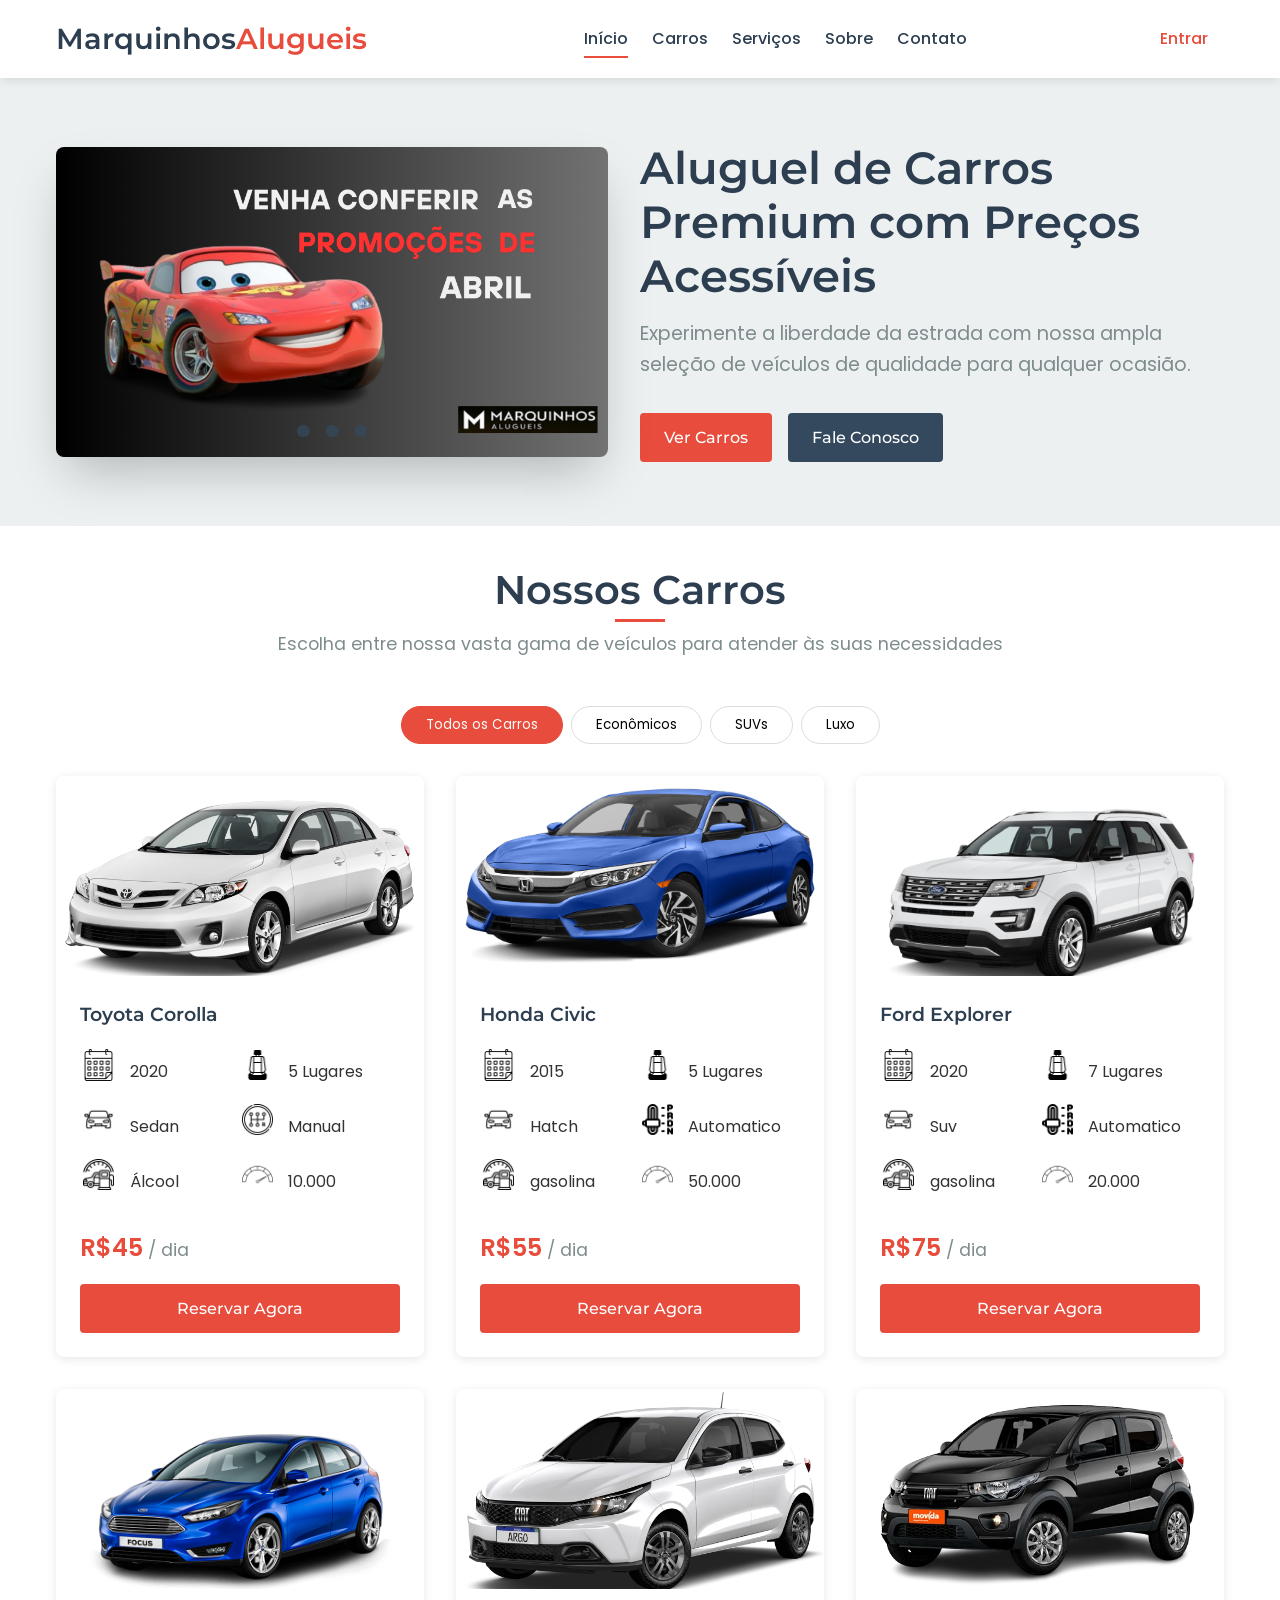
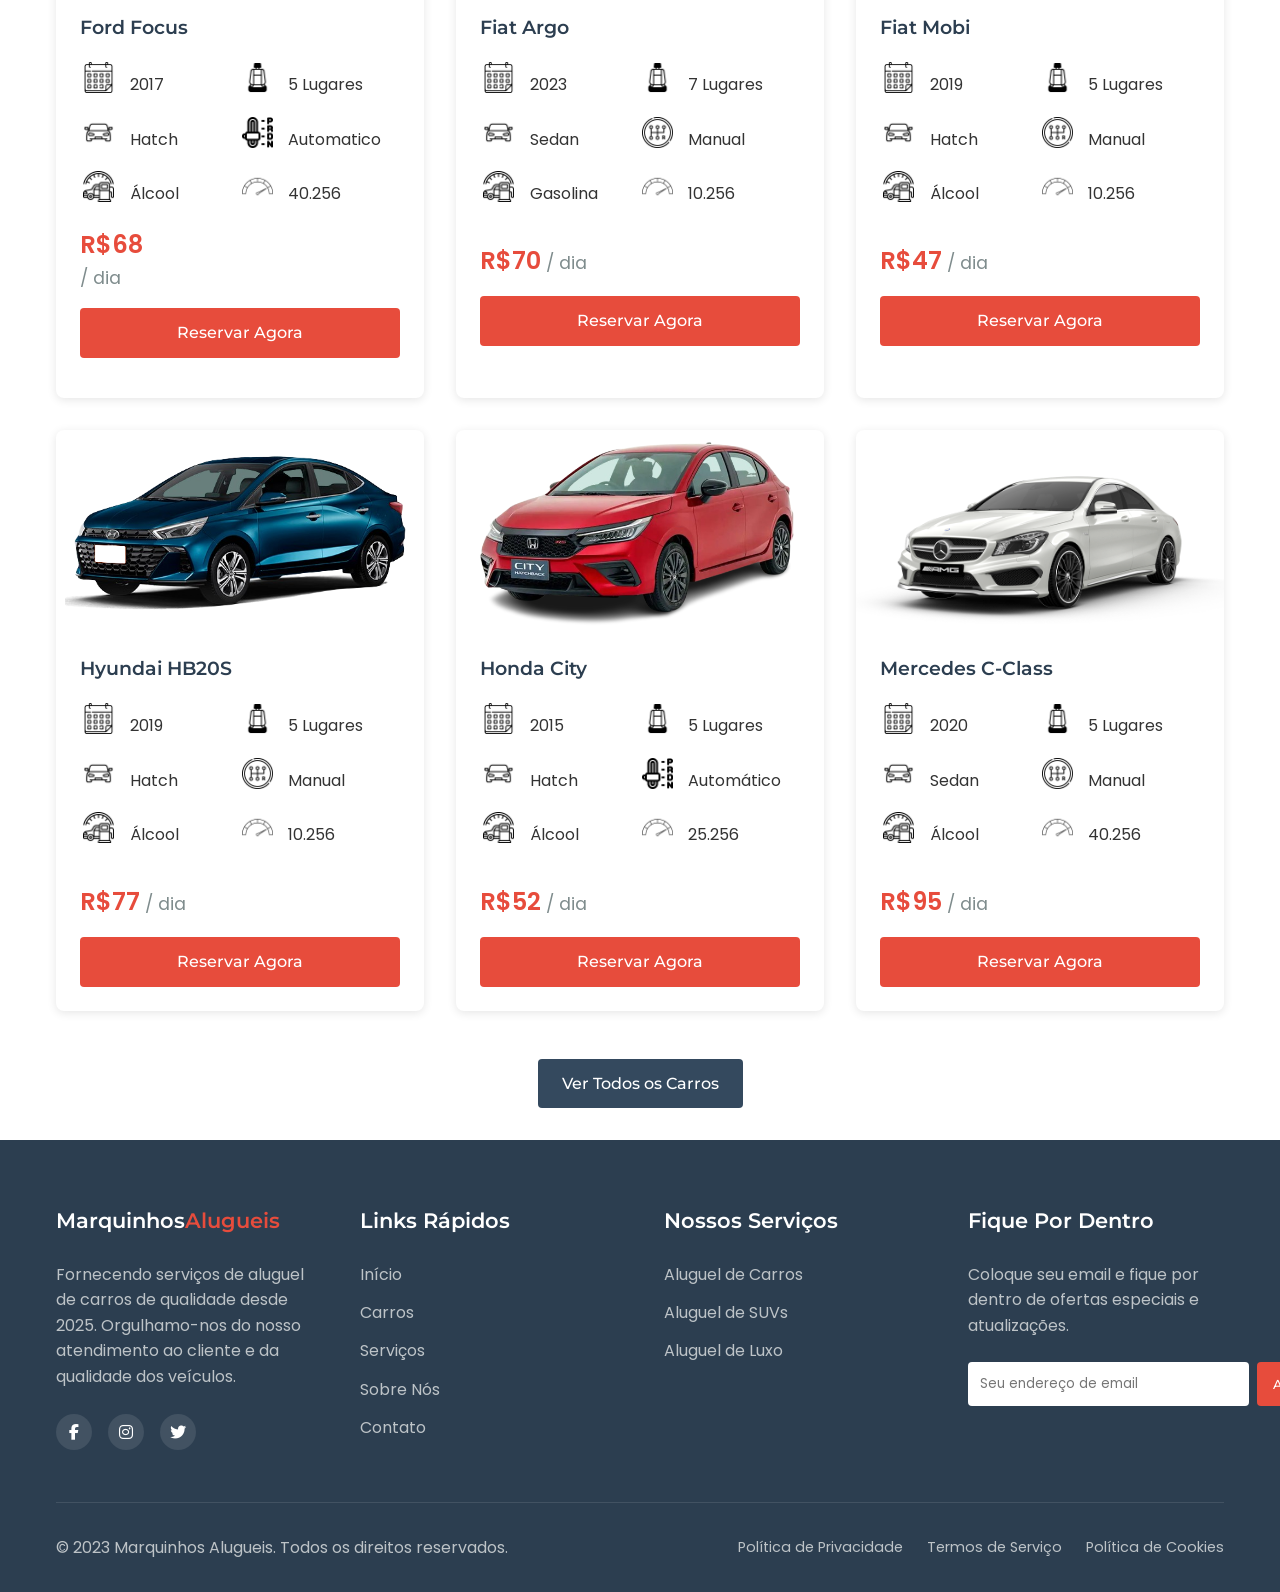
==== commit e15f860a: "img do  carrosel atualizada" ====
--- a/index.html
+++ b/index.html
@@ -11,7 +11,7 @@
     <link rel="icon" type="image/png" href="img/favicon.png">
     <link rel="stylesheet" href="https://cdnjs.cloudflare.com/ajax/libs/font-awesome/6.7.2/css/all.min.css"><!--Adicionei, para colocar as imagens de redes sociais e email.-->
     <link rel="stylesheet" href="../css/icones.css">
-    <script src="script.js" defer></script>
+    <script src="/script/script.js" defer></script>
 </head>
 
 <body>
@@ -28,9 +28,9 @@
                     <section class="carrossel">
                         <div class="slider-wrapper">
                             <div class="slider-carrossel">
-                                <img id="slide-1" src="img/abril.png">
-                                <img id="slide-2" src="img/ofertas.png">
-                                <img id="slide-3" src="img/promocao_3carros_1280x720.png">
+                                <img id="slide-1" src="../img/in/marquinhos.png">
+                                <img id="slide-2" src="../img/in/2.png">
+                                <img id="slide-3" src="../img/in/3.png">
                             </div>
 
                             <!-- Bolhas de navegação do carrossel -->
@@ -139,9 +139,6 @@
                                     <div class="card-icon">
                                         <img class="img-icon"  src="../img/in/automatico.png" alt=""><p class="letra-p">Automatico</p>
                                     </div>
-                                    
-                                   
-                                   
                                     <div class="card-icon">
                                         <img class="img-icon"  src="../img/in/combustivel.png" alt=""><p class="letra-p">gasolina</p>
                                     </div>
@@ -220,6 +217,118 @@
                                     <div class="card-icon">
                                         <img class="img-icon"  src="../img/in/automatico.png" alt=""><p class="letra-p">Automatico</p>
                                     </div>
+                                    <div class="card-icon">
+                                        <img class="img-icon"  src="../img/in/combustivel.png" alt=""><p class="letra-p">Álcool</p>
+                                    </div>
+                                   
+                                    <div class="card-icon">
+                                        <img class="img-icon"  src="../img/in/velocimetro.png" alt=""><p class="letra-p">40.256</p>
+                                    </div>
+     
+                                </div>
+                            <div class="preco-carro">
+                                <span class="preco">R$68</span> / dia
+                            </div>
+                            <a href="#reserva" class="botao botao-primario botao-full spoof">Reservar Agora</a>
+                        </div>
+                    </article>
+
+                    <article class="cartao-carro">
+                        <div class="imagem-carro">
+                            <img src="/img/argo.png" alt="Fiat Argo">
+                        </div>
+                        <div class="detalhes-carro">
+                            <h3>Fiat Argo</h3>
+                            <div class="caracteristicas-carro">
+                                <div class="grid-icon"> <!---div partee 3-->
+    
+                                    <div class="card-icon">
+                                        <img class="img-icon"  src="../img/in/calendario.png" alt=""><p class="letra-p">2023</p>
+                                    </div>
+                                    <div class="card-icon">
+                                        <img class="img-icon"  src="../img/in/banco.png" alt=""><p class="letra-p">7 Lugares</p>
+                                    </div>
+                                    <div class="card-icon">
+                                        <img class="img-icon"  src="../img/in/carros.png" alt=""><p class="letra-p">Sedan</p>
+                                    </div>
+                                    <div class="card-icon">
+                                        <img class="img-icon"  src="../img/in/manual.png" alt=""><p class="letra-p">Manual</p>
+                                    </div>
+                                    <div class="card-icon">
+                                        <img class="img-icon"  src="../img/in/combustivel.png" alt=""><p class="letra-p">Gasolina</p>
+                                    </div>
+                                    <div class="card-icon">
+                                        <img class="img-icon"  src="../img/in/velocimetro.png" alt=""><p class="letra-p">10.256</p>
+                                    </div>
+     
+                                </div>
+                            </div>
+                            <div class="preco-carro">
+                                <span class="preco">R$70</span> / dia
+                            </div>
+                            <a href="#reserva" class="botao botao-primario botao-full spoof">Reservar Agora</a>
+                        </div>
+                    </article>
+
+                    <article class="cartao-carro">
+                        <div class="imagem-carro">
+                            <img src="../img/in/fiat-mobii-removebg-preview.png" alt="Fiat Argo">
+                        </div>
+                        <div class="detalhes-carro">
+                            <h3>Fiat Mobi</h3>
+                            <div class="caracteristicas-carro">
+                                <div class="grid-icon"> <!---div partee 3-->
+    
+                                    <div class="card-icon">
+                                        <img class="img-icon"  src="../img/in/calendario.png" alt=""><p class="letra-p">2019</p>
+                                    </div>
+                                    <div class="card-icon">
+                                        <img class="img-icon"  src="../img/in/banco.png" alt=""><p class="letra-p">5 Lugares</p>
+                                    </div>
+                                    <div class="card-icon">
+                                        <img class="img-icon"  src="../img/in/carros.png" alt=""><p class="letra-p">Hatch</p>
+                                    </div>
+                                    <div class="card-icon">
+                                        <img class="img-icon"  src="../img/in/manual.png" alt=""><p class="letra-p">Manual</p>
+                                    </div>
+                                    <div class="card-icon">
+                                        <img class="img-icon"  src="../img/in/combustivel.png" alt=""><p class="letra-p">Álcool</p>
+                                    </div>
+                                   
+                                    <div class="card-icon">
+                                        <img class="img-icon"  src="../img/in/velocimetro.png" alt=""><p class="letra-p">10.256</p>
+                                    </div>
+     
+                                </div>
+                            </div>
+                            <div class="preco-carro">
+                                <span class="preco">R$47</span> / dia
+                            </div>
+                            <a href="#reserva" class="botao botao-primario botao-full spoof">Reservar Agora</a>
+                        </div>
+                    </article>
+
+                    <article class="cartao-carro">
+                        <div class="imagem-carro">
+                            <img src="../img/in/carro-nãosei-removebg-preview.png" alt="Fiat Argo">
+                        </div>
+                        <div class="detalhes-carro">
+                            <h3>Hyundai HB20S</h3>
+                            <div class="caracteristicas-carro">
+                                <div class="grid-icon"> <!---div partee 3-->
+    
+                                    <div class="card-icon">
+                                        <img class="img-icon"  src="../img/in/calendario.png" alt=""><p class="letra-p">2019</p>
+                                    </div>
+                                    <div class="card-icon">
+                                        <img class="img-icon"  src="../img/in/banco.png" alt=""><p class="letra-p">5 Lugares</p>
+                                    </div>
+                                    <div class="card-icon">
+                                        <img class="img-icon"  src="../img/in/carros.png" alt=""><p class="letra-p">Hatch</p>
+                                    </div>
+                                    <div class="card-icon">
+                                        <img class="img-icon"  src="../img/in/manual.png" alt=""><p class="letra-p">Manual</p>
+                                    </div>
                                     
                                    
                                    
@@ -228,31 +337,69 @@
                                     </div>
                                    
                                     <div class="card-icon">
-                                        <img class="img-icon"  src="../img/in/velocimetro.png" alt=""><p class="letra-p">40.256</p>
-                                    </div>
-     
-                                </div>
-                            <div class="preco-carro">
-                                <span class="preco">R$68</span> / dia
-                            </div>
-                            <a href="#reserva" class="botao botao-primario botao-full spoof">Reservar Agora</a>
-                        </div>
-                    </article>
-
-                    <article class="cartao-carro">
-                        <div class="imagem-carro">
-                            <img src="/img/argo.png" alt="Fiat Argo">
-                        </div>
-                        <div class="detalhes-carro">
-                            <h3>Fiat Argo</h3>
+                                        <img class="img-icon"  src="../img/in/velocimetro.png" alt=""><p class="letra-p">10.256</p>
+                                    </div>
+     
+                                </div>
+                            </div>
+                            <div class="preco-carro">
+                                <span class="preco">R$77</span> / dia
+                            </div>
+                            <a href="#reserva" class="botao botao-primario botao-full spoof">Reservar Agora</a>
+                        </div>
+                    </article>
+
+                    <article class="cartao-carro">
+                        <div class="imagem-carro">
+                            <img src="../img/in/20240211-HONDA-CITY-HATCHBACK-2024-ACTUALIZACION-01-removebg-preview.png" alt="Fiat Argo">
+                        </div>
+                        <div class="detalhes-carro">
+                            <h3>Honda City</h3>
                             <div class="caracteristicas-carro">
                                 <div class="grid-icon"> <!---div partee 3-->
     
                                     <div class="card-icon">
-                                        <img class="img-icon"  src="../img/in/calendario.png" alt=""><p class="letra-p">2023</p>
-                                    </div>
-                                    <div class="card-icon">
-                                        <img class="img-icon"  src="../img/in/banco.png" alt=""><p class="letra-p">7 Lugares</p>
+                                        <img class="img-icon"  src="../img/in/calendario.png" alt=""><p class="letra-p">2015</p>
+                                    </div>
+                                    <div class="card-icon">
+                                        <img class="img-icon"  src="../img/in/banco.png" alt=""><p class="letra-p">5 Lugares</p>
+                                    </div>
+                                    <div class="card-icon">
+                                        <img class="img-icon"  src="../img/in/carros.png" alt=""><p class="letra-p">Hatch</p>
+                                    </div>
+                                    <div class="card-icon">
+                                        <img class="img-icon"  src="../img/in/automatico.png" alt=""><p class="letra-p">Automático</p>
+                                    </div>
+                                    <div class="card-icon">
+                                        <img class="img-icon"  src="../img/in/combustivel.png" alt=""><p class="letra-p">Álcool</p>
+                                    </div>
+                                    <div class="card-icon">
+                                        <img class="img-icon"  src="../img/in/velocimetro.png" alt=""><p class="letra-p">25.256</p>
+                                    </div>
+     
+                                </div>
+                            </div>
+                            <div class="preco-carro">
+                                <span class="preco">R$52</span> / dia
+                            </div>
+                            <a href="#reserva" class="botao botao-primario botao-full spoof">Reservar Agora</a>
+                        </div>
+                    </article>
+
+                    <article class="cartao-carro">
+                        <div class="imagem-carro">
+                            <img src="/img/mercedes.png" alt="Mercedes C-Class">
+                        </div>
+                        <div class="detalhes-carro">
+                            <h3>Mercedes C-Class</h3>
+                            <div class="caracteristicas-carro">
+                                <div class="grid-icon"> <!---div partee 3-->
+
+                                    <div class="card-icon">
+                                        <img class="img-icon"  src="../img/in/calendario.png" alt=""><p class="letra-p">2020</p>
+                                    </div>
+                                    <div class="card-icon">
+                                        <img class="img-icon"  src="../img/in/banco.png" alt=""><p class="letra-p">5 Lugares</p>
                                     </div>
                                     <div class="card-icon">
                                         <img class="img-icon"  src="../img/in/carros.png" alt=""><p class="letra-p">Sedan</p>
@@ -260,177 +407,9 @@
                                     <div class="card-icon">
                                         <img class="img-icon"  src="../img/in/manual.png" alt=""><p class="letra-p">Manual</p>
                                     </div>
-                                    
-                                   
-                                   
-                                    <div class="card-icon">
-                                        <img class="img-icon"  src="../img/in/combustivel.png" alt=""><p class="letra-p">Gasolina</p>
-                                    </div>
-                                   
-                                    <div class="card-icon">
-                                        <img class="img-icon"  src="../img/in/velocimetro.png" alt=""><p class="letra-p">10.256</p>
-                                    </div>
-     
-                                </div>
-                            </div>
-                            <div class="preco-carro">
-                                <span class="preco">R$70</span> / dia
-                            </div>
-                            <a href="#reserva" class="botao botao-primario botao-full spoof">Reservar Agora</a>
-                        </div>
-                    </article>
-
-                    <article class="cartao-carro">
-                        <div class="imagem-carro">
-                            <img src="../img/in/fiat-mobii-removebg-preview.png" alt="Fiat Argo">
-                        </div>
-                        <div class="detalhes-carro">
-                            <h3>Fiat Mobi</h3>
-                            <div class="caracteristicas-carro">
-                                <div class="grid-icon"> <!---div partee 3-->
-    
-                                    <div class="card-icon">
-                                        <img class="img-icon"  src="../img/in/calendario.png" alt=""><p class="letra-p">2019</p>
-                                    </div>
-                                    <div class="card-icon">
-                                        <img class="img-icon"  src="../img/in/banco.png" alt=""><p class="letra-p">5 Lugares</p>
-                                    </div>
-                                    <div class="card-icon">
-                                        <img class="img-icon"  src="../img/in/carros.png" alt=""><p class="letra-p">Hatch</p>
-                                    </div>
-                                    <div class="card-icon">
-                                        <img class="img-icon"  src="../img/in/manual.png" alt=""><p class="letra-p">Manual</p>
-                                    </div>
-                                    
-                                   
-                                   
                                     <div class="card-icon">
                                         <img class="img-icon"  src="../img/in/combustivel.png" alt=""><p class="letra-p">Álcool</p>
                                     </div>
-                                   
-                                    <div class="card-icon">
-                                        <img class="img-icon"  src="../img/in/velocimetro.png" alt=""><p class="letra-p">10.256</p>
-                                    </div>
-     
-                                </div>
-                            </div>
-                            <div class="preco-carro">
-                                <span class="preco">R$47</span> / dia
-                            </div>
-                            <a href="#reserva" class="botao botao-primario botao-full spoof">Reservar Agora</a>
-                        </div>
-                    </article>
-
-                    <article class="cartao-carro">
-                        <div class="imagem-carro">
-                            <img src="../img/in/carro-nãosei-removebg-preview.png" alt="Fiat Argo">
-                        </div>
-                        <div class="detalhes-carro">
-                            <h3>Hyundai HB20S</h3>
-                            <div class="caracteristicas-carro">
-                                <div class="grid-icon"> <!---div partee 3-->
-    
-                                    <div class="card-icon">
-                                        <img class="img-icon"  src="../img/in/calendario.png" alt=""><p class="letra-p">2019</p>
-                                    </div>
-                                    <div class="card-icon">
-                                        <img class="img-icon"  src="../img/in/banco.png" alt=""><p class="letra-p">5 Lugares</p>
-                                    </div>
-                                    <div class="card-icon">
-                                        <img class="img-icon"  src="../img/in/carros.png" alt=""><p class="letra-p">Hatch</p>
-                                    </div>
-                                    <div class="card-icon">
-                                        <img class="img-icon"  src="../img/in/manual.png" alt=""><p class="letra-p">Manual</p>
-                                    </div>
-                                    
-                                   
-                                   
-                                    <div class="card-icon">
-                                        <img class="img-icon"  src="../img/in/combustivel.png" alt=""><p class="letra-p">Álcool</p>
-                                    </div>
-                                   
-                                    <div class="card-icon">
-                                        <img class="img-icon"  src="../img/in/velocimetro.png" alt=""><p class="letra-p">10.256</p>
-                                    </div>
-     
-                                </div>
-                            </div>
-                            <div class="preco-carro">
-                                <span class="preco">R$77</span> / dia
-                            </div>
-                            <a href="#reserva" class="botao botao-primario botao-full spoof">Reservar Agora</a>
-                        </div>
-                    </article>
-
-                    <article class="cartao-carro">
-                        <div class="imagem-carro">
-                            <img src="../img/in/20240211-HONDA-CITY-HATCHBACK-2024-ACTUALIZACION-01-removebg-preview.png" alt="Fiat Argo">
-                        </div>
-                        <div class="detalhes-carro">
-                            <h3>Honda City</h3>
-                            <div class="caracteristicas-carro">
-                                <div class="grid-icon"> <!---div partee 3-->
-    
-                                    <div class="card-icon">
-                                        <img class="img-icon"  src="../img/in/calendario.png" alt=""><p class="letra-p">2015</p>
-                                    </div>
-                                    <div class="card-icon">
-                                        <img class="img-icon"  src="../img/in/banco.png" alt=""><p class="letra-p">5 Lugares</p>
-                                    </div>
-                                    <div class="card-icon">
-                                        <img class="img-icon"  src="../img/in/carros.png" alt=""><p class="letra-p">Hatch</p>
-                                    </div>
-                                    <div class="card-icon">
-                                        <img class="img-icon"  src="../img/in/automatico.png" alt=""><p class="letra-p">Automático</p>
-                                    </div>
-                                    
-                                   
-                                   
-                                    <div class="card-icon">
-                                        <img class="img-icon"  src="../img/in/combustivel.png" alt=""><p class="letra-p">Álcool</p>
-                                    </div>
-                                   
-                                    <div class="card-icon">
-                                        <img class="img-icon"  src="../img/in/velocimetro.png" alt=""><p class="letra-p">25.256</p>
-                                    </div>
-     
-                                </div>
-                            </div>
-                            <div class="preco-carro">
-                                <span class="preco">R$52</span> / dia
-                            </div>
-                            <a href="#reserva" class="botao botao-primario botao-full spoof">Reservar Agora</a>
-                        </div>
-                    </article>
-
-                    <article class="cartao-carro">
-                        <div class="imagem-carro">
-                            <img src="/img/mercedes.png" alt="Mercedes C-Class">
-                        </div>
-                        <div class="detalhes-carro">
-                            <h3>Mercedes C-Class</h3>
-                            <div class="caracteristicas-carro">
-                                <div class="grid-icon"> <!---div partee 3-->
-
-                                    <div class="card-icon">
-                                        <img class="img-icon"  src="../img/in/calendario.png" alt=""><p class="letra-p">2020</p>
-                                    </div>
-                                    <div class="card-icon">
-                                        <img class="img-icon"  src="../img/in/banco.png" alt=""><p class="letra-p">5 Lugares</p>
-                                    </div>
-                                    <div class="card-icon">
-                                        <img class="img-icon"  src="../img/in/carros.png" alt=""><p class="letra-p">Sedan</p>
-                                    </div>
-                                    <div class="card-icon">
-                                        <img class="img-icon"  src="../img/in/manual.png" alt=""><p class="letra-p">Manual</p>
-                                    </div>
-                                    
-                                   
-                                   
-                                    <div class="card-icon">
-                                        <img class="img-icon"  src="../img/in/combustivel.png" alt=""><p class="letra-p">Álcool</p>
-                                    </div>
-                                   
                                     <div class="card-icon">
                                         <img class="img-icon"  src="../img/in/velocimetro.png" alt=""><p class="letra-p">40.256</p>
                                     </div>
--- a/css/style.css
+++ b/css/style.css
@@ -1,474 +1,471 @@
 /* Root padrão que aprendemos */
 :root {
-    --primary-color: #e74c3c;
-    --secondary-color: #34495e;
-    --accent-color: #f39c12;
-    --light-color: #ecf0f1;
-    --dark-color: #2c3e50;
-    --text-color: #333333;
-    --text-light: #7f8c8d;
-    --border-color: #ddd;
-    --shadow: 0 2px 10px rgba(0, 0, 0, 0.1);
-    --transition: all 0.3s ease;
-  }
-  
-  /* Fonte que usei */
-  @import url("https://fonts.googleapis.com/css2?family=Montserrat:wght@400;500;600;700&family=Poppins:wght@300;400;500;600;700&display=swap");
-  
-  /* Só a quebra de padrão básico pra num bugar na hora de ajeitar */
-  * {
-    margin: 0;
-    padding: 0;
-    box-sizing: border-box;
-  }
-  
-  body {
-    font-family: "Poppins", sans-serif;
-    color: var(--text-color);
-    line-height: 1.6;
-    background-color: #fff;
-  }
-  
-  h1,
-  h2,
-  h3,
-  h4,
-  h5,
-  h6 {
-    font-family: "Montserrat", sans-serif;
-    font-weight: 600;
-    margin-bottom: 1rem;
-    color: var(--dark-color);
-  }
-  
-  p {
-    margin-bottom: 1rem;
-  }
-  
-  a {
-    text-decoration: none;
-    color: var(--primary-color);
-    transition: var(--transition);
-  }
-  
-  a:hover {
-    color: var(--accent-color);
-  }
-  
-  ul,
-  ol {
-    list-style: none;
-    padding-left: 1rem;
-  }
-  
-  img {
-    max-width: 100%;
-    height: auto;
-  }
-
-  .container {
-    justify-content: center;
-    width: 100%;
-    max-width: 1200px;
-    margin: 0 auto;
-    padding: 0 1rem;
-  }
-  
-  /* Botões */
-  .botao {
-    display: inline-block;
-    padding: 0.75rem 1.5rem;
-    border-radius: 4px;
-    font-weight: 500;
-    text-align: center;
-    cursor: pointer;
-    transition: var(--transition);
-    border: none;
-    font-family: "Montserrat", sans-serif;
-  }
-  
-  .botao-primario {
-    background-color: var(--primary-color);
-    color: white;
-  }
-  
-  .botao-primario:hover {
-    background-color: #c0392b;
-    color: white;
-  }
-  
-  .botao-secundario {
-    background-color: var(--secondary-color);
-    color: white;
-  }
-  
-  .botao-secundario:hover {
-    background-color: #2c3e50;
-    color: white;
-  }
-  
-  .botao-full {
-    width: 100%;
-    display: block;
-  }
-  
-  /* Estilos de Seção */
-  .section-header {
-    text-align: center;
-    margin-bottom: 3rem;
-  }
-  
-  .section-header h2 {
-    font-size: 2.5rem;
-    margin-bottom: 0.5rem;
-    position: relative;
-    display: inline-block;
-  }
-  
-  .section-header h2::after {
-    content: "";
-    position: absolute;
-    bottom: 0px;
-    left: 50%;
-    transform: translateX(-50%);
-    width: 50px;
-    height: 3px;
-    background-color: var(--primary-color);
-  }
-  
-  .section-header p {
-    color: var(--text-light);
-    font-size: 1.1rem;
-  }
-  
-  /* Cabeçalho e Nav */
-  .header {
-    background-color: white;
-    box-shadow: var(--shadow);
-    position: sticky;
-    top: 0;
-    z-index: 1000;
-    padding: 1rem 0;
-  }
-  
-  .header .container {
-    display: flex;
-    justify-content: space-between;
-    align-items: center;
-  }
-  
-  .logo h1 {
-    font-size: 1.8rem;
-    margin-bottom: 0;
-  }
-  
-  .logo span {
-    color: var(--primary-color);
-  }
-  
-  .main-nav ul {
-    display: flex;
-    padding: 0;
-  }
-  
-  .main-nav li {
-    margin-left: 1.5rem;
-  }
-  
-  .main-nav a {
-    color: var(--dark-color);
-    font-weight: 500;
-    padding: 0.5rem 0;
-    position: relative;
-  }
-  
-  .main-nav a::after {
-    content: "";
-    position: absolute;
-    bottom: 0;
-    left: 0;
-    width: 0;
-    height: 2px;
-    background-color: var(--primary-color);
-    transition: var(--transition);
-  }
-  
-  .main-nav a:hover::after,
-  .main-nav a.active::after {
-    width: 100%;
-  }
-  
-  .botao-login {
-    margin-right: 1rem;
-    font-weight: 500;
-  }
-
-  /* Seção Hero */
-  .hero-section {
-    padding: 4rem 0;
-    background-color: var(--light-color);
-  }
-  
-  .hero-section .container {
-    max-width: 1200px; 
-    margin: 0 auto;
-    padding: 0 1rem;
-  }
-
-  .hero-conteudo {
-    display: flex;
-    align-items: center;
-    flex-wrap: wrap;
-    gap: 2rem; 
-  }
-
-  .carrossel {
-    flex: 1; 
-    min-width: 400px;
-  }
-
-  .slider-wrapper {
-      position: relative;
-      max-width: 60rem;
-      margin: 0 auto;
-  }
-
-  .slider-carrossel {
-      display: flex;
-      aspect-ratio: 16 / 9;
-      overflow-x: auto;
-      scrollbar-width: none;
-      scroll-snap-type: x mandatory;
-      scroll-behavior: smooth;
-      box-shadow: 0 1.5rem 3rem -.75rem rgba(0, 0, 0, .25);
-      border-radius: .5rem;
-  }
-
-  .slider-carrossel img {
-    width: 100%;
-      flex: 0 0 100%;
-      scroll-snap-align: start;
-      object-fit: cover;
-  }
-
-  .slider-nav {
-      display: flex;
-      column-gap: 1rem;
-      position: absolute;
-      bottom: 1.25rem;
-      left: 50%;
-      transform: translateX(-50%);
-      z-index: 1;
-  }
-
-  .slider-nav button {
-    width: .8rem; 
-    height: .8rem; 
-    border-radius: 50%; 
-    background-color: var(--secondary-color); 
-    opacity: .75;
-    transition: background-color ease .25s; 
-    border: none; 
-    padding: 0; 
-    cursor: pointer; 
-    font-size: 0; 
+  --primary-color: #e74c3c;
+  --secondary-color: #34495e;
+  --accent-color: #f39c12;
+  --light-color: #ecf0f1;
+  --dark-color: #2c3e50;
+  --text-color: #333333;
+  --text-light: #7f8c8d;
+  --border-color: #ddd;
+  --shadow: 0 2px 10px rgba(0, 0, 0, 0.1);
+  --transition: all 0.3s ease;
+}
+
+/* Fonte que usei */
+@import url("https://fonts.googleapis.com/css2?family=Montserrat:wght@400;500;600;700&family=Poppins:wght@300;400;500;600;700&display=swap");
+
+/* Só a quebra de padrão básico pra num bugar na hora de ajeitar */
+* {
+  margin: 0;
+  padding: 0;
+  box-sizing: border-box;
+}
+
+body {
+  font-family: "Poppins", sans-serif;
+  color: var(--text-color);
+  line-height: 1.6;
+  background-color: #fff;
+}
+
+h1,
+h2,
+h3,
+h4,
+h5,
+h6 {
+  font-family: "Montserrat", sans-serif;
+  font-weight: 600;
+  margin-bottom: 1rem;
+  color: var(--dark-color);
+}
+
+p {
+  margin-bottom: 1rem;
+}
+
+a {
+  text-decoration: none;
+  color: var(--primary-color);
+  transition: var(--transition);
+}
+
+a:hover {
+  color: var(--accent-color);
+}
+
+ul,
+ol {
+  list-style: none;
+  padding-left: 1rem;
+}
+
+img {
+  max-width: 100%;
+  height: auto;
+}
+
+.container {
+  justify-content: center;
+  width: 100%;
+  max-width: 1200px;
+  margin: 0 auto;
+  padding: 0 1rem;
+}
+
+/* Botões */
+.botao {
+  display: inline-block;
+  padding: 0.75rem 1.5rem;
+  border-radius: 4px;
+  font-weight: 500;
+  text-align: center;
+  cursor: pointer;
+  transition: var(--transition);
+  border: none;
+  font-family: "Montserrat", sans-serif;
+}
+
+.botao-primario {
+  background-color: var(--primary-color);
+  color: white;
+}
+
+.botao-primario:hover {
+  background-color: #c0392b;
+  color: white;
+}
+
+.botao-secundario {
+  background-color: var(--secondary-color);
+  color: white;
+}
+
+.botao-secundario:hover {
+  background-color: #2c3e50;
+  color: white;
+}
+
+.botao-full {
+  width: 100%;
+  display: block;
+}
+
+/* Estilos de Seção */
+.section-header {
+  text-align: center;
+  margin-bottom: 3rem;
+}
+
+.section-header h2 {
+  font-size: 2.5rem;
+  margin-bottom: 0.5rem;
+  position: relative;
+  display: inline-block;
+}
+
+.section-header h2::after {
+  content: "";
+  position: absolute;
+  bottom: 0px;
+  left: 50%;
+  transform: translateX(-50%);
+  width: 50px;
+  height: 3px;
+  background-color: var(--primary-color);
+}
+
+.section-header p {
+  color: var(--text-light);
+  font-size: 1.1rem;
+}
+
+/* Cabeçalho e Nav */
+.header {
+  background-color: white;
+  box-shadow: var(--shadow);
+  position: sticky;
+  top: 0;
+  z-index: 1000;
+  padding: 1rem 0;
+}
+
+.header .container {
+  display: flex;
+  justify-content: space-between;
+  align-items: center;
+}
+
+.logo h1 {
+  font-size: 1.8rem;
+  margin-bottom: 0;
+}
+
+.logo span {
+  color: var(--primary-color);
+}
+
+.main-nav ul {
+  display: flex;
+  padding: 0;
+}
+
+.main-nav li {
+  margin-left: 1.5rem;
+}
+
+.main-nav a {
+  color: var(--dark-color);
+  font-weight: 500;
+  padding: 0.5rem 0;
+  position: relative;
+}
+
+.main-nav a::after {
+  content: "";
+  position: absolute;
+  bottom: 0;
+  left: 0;
+  width: 0;
+  height: 2px;
+  background-color: var(--primary-color);
+  transition: var(--transition);
+}
+
+.main-nav a:hover::after,
+.main-nav a.active::after {
+  width: 100%;
+}
+
+.botao-login {
+  margin-right: 1rem;
+  font-weight: 500;
+}
+
+/* Seção Hero */
+.hero-section {
+  padding: 4rem 0;
+  background-color: var(--light-color);
+}
+
+.hero-section .container {
+  max-width: 1200px;
+  margin: 0 auto;
+  padding: 0 1rem;
+}
+
+.hero-conteudo {
+  display: flex;
+  align-items: center;
+  flex-wrap: wrap;
+  gap: 2rem;
+}
+
+.carrossel {
+  flex: 1;
+  min-width: 400px;
+}
+
+.slider-wrapper {
+  position: relative;
+  max-width: 60rem;
+  margin: 0 auto;
+}
+
+.slider-carrossel {
+  display: flex;
+  aspect-ratio: 16 / 9;
+  overflow-x: auto;
+  scrollbar-width: none;
+  scroll-snap-type: x mandatory;
+  scroll-behavior: smooth;
+  box-shadow: 0 1.5rem 3rem -0.75rem rgba(0, 0, 0, 0.25);
+  border-radius: 0.5rem;
+}
+
+.slider-carrossel img {
+  width: 100%;
+  flex: 0 0 100%;
+  scroll-snap-align: start;
+  object-fit: cover;
+}
+
+.slider-nav {
+  display: flex;
+  column-gap: 1rem;
+  position: absolute;
+  bottom: 1.25rem;
+  left: 50%;
+  transform: translateX(-50%);
+  z-index: 1;
+}
+
+.slider-nav button {
+  width: 0.8rem;
+  height: 0.8rem;
+  border-radius: 50%;
+  background-color: var(--secondary-color);
+  opacity: 0.75;
+  transition: background-color ease 0.25s;
+  border: none;
+  padding: 0;
+  cursor: pointer;
+  font-size: 0;
 }
 
 .slider-nav button:hover,
 .slider-nav button.active {
-    background-color: var(--accent-color); 
-    opacity: 1; 
+  background-color: var(--accent-color);
+  opacity: 1;
 }
 
 .hero-texto {
-  flex: 1; 
-  min-width: 50%; 
-}
-  
-  .hero-texto h2 {
-    font-size: 2.8rem;
-    margin-bottom: 1rem;
-    line-height: 1.2;
-  }
-  
-  .hero-texto p {
-    font-size: 1.2rem;
-    margin-bottom: 2rem;
-    color: var(--text-light);
-  }
-  
-  .card-centro-botao {
-    display: flex;
-    gap: 1rem;
-  }
-  
-  .hero-image {
-    flex: 1;
-    border-radius: 8px;
-    overflow: hidden;
-    box-shadow: var(--shadow);
-  }
-  
-  /* Seção de Carros */
-  .section-carro {
-    padding: 2rem 0;
-  }
-  
-  .filtros-carro {
-    display: flex;
-    justify-content: center;
-    margin-bottom: 2rem;
-    flex-wrap: wrap;
-    gap: 0.5rem;
-  }
-  
-  .filtro-botao {
-    background: none;
-    border: 1px solid var(--border-color);
-    padding: 0.5rem 1.5rem;
-    border-radius: 30px;
-    cursor: pointer;
-    transition: var(--transition);
-    font-family: "Poppins", sans-serif;
-  }
-  
-  .filtro-botao:hover,
-  .filtro-botao.active {
-    background-color: var(--primary-color);
-    color: white;
-    border-color: var(--primary-color);
-  }
-  
-  .grid-carro {
-    display: grid;
-    grid-template-columns: repeat(auto-fill, minmax(280px, 1fr));
-    gap: 2rem;
-    margin-bottom: 3rem;
-  }
-  
-  .cartao-carro {
-    border-radius: 8px;
-    overflow: hidden;
-    box-shadow: var(--shadow);
-    transition: var(--transition);
-    background-color: white;
-  }
-  
-  .cartao-carro:hover {
-    transform: translateY(-5px);
-    box-shadow: 0 10px 20px rgba(0, 0, 0, 0.1);
-  }
-  
-  .imagem-carro {
-    height: 200px;
-    overflow: hidden;
-  }
-  
-  .detalhes-carro {
-    padding: 1.5rem;
-  }
-  
-  .detalhes-carro h3 {
-    margin-bottom: 1rem;
-  }
-  
-  .caracteristicas-carro {
-    display: flex;
-    justify-content: space-between;
-    margin-bottom: 1rem;
-    flex-wrap: wrap;
-  }
-  
-  .caracteristicas-carro span {
-    display: flex;
-    align-items: center;
-    gap: 0.5rem;
-    font-size: 0.9rem;
-    color: var(--text-light);
-  }
-  
-  .preco-carro {
-    margin-bottom: 1rem;
-    font-size: 1.1rem;
-    color: var(--text-light);
-  }
-  
-  .preco-carro .preco {
-    font-size: 1.5rem;
-    font-weight: 600;
-    color: var(--primary-color);
-  }
-  
-  .veja-mais {
-    text-align: center;
-  }
-  /* Seção de Comentarios e Sobre */
-  .comentarios-section,
-  .sobre-section {
-    padding: 5rem 0;
-  }
-  
-  .comentarios-grid {
-    display: grid;
-    grid-template-columns: repeat(auto-fill, minmax(280px, 1fr));
-    gap: 2rem;
-  }
-  
-  .comentario-card {
-    background-color: white;
-    border-radius: 8px;
-    box-shadow: var(--shadow);
-    padding: 2rem;
-    transition: var(--transition);
-  }
-  
-  .comentario-card:hover {
-    transform: translateY(-5px);
-  }
-  
-  .comentario-conteudo {
-    margin-bottom: 1.5rem;
-  }
-  
-  .comentario-conteudo p {
-    font-style: italic;
-    position: relative;
-    padding: 0 1rem;
-  }
-  
-  .comentario-conteudo p::before,
-  .comentario-conteudo p::after {
-    content: '"';
-    font-size: 1.5rem;
-    color: var(--primary-color);
-  }
-  
-  .comentario-autor {
-    display: flex;
-    align-items: center;
-    gap: 1rem;
-  }
-  
-  .autor-img {
-    width: 50px;
-    height: 50px;
-    border-radius: 50%;
-    object-fit: cover;
-  }
-  
-  .autor-info h4 {
-    margin-bottom: 0.2rem;
-    font-size: 1rem;
-  }
-  
-  .autor-info p {
-    margin-bottom: 0;
-    font-size: 0.9rem;
-    color: var(--text-light);
-  }
-
-
-
+  flex: 1;
+  min-width: 50%;
+}
+
+.hero-texto h2 {
+  font-size: 2.8rem;
+  margin-bottom: 1rem;
+  line-height: 1.2;
+}
+
+.hero-texto p {
+  font-size: 1.2rem;
+  margin-bottom: 2rem;
+  color: var(--text-light);
+}
+
+.card-centro-botao {
+  display: flex;
+  gap: 1rem;
+}
+
+.hero-image {
+  flex: 1;
+  border-radius: 8px;
+  overflow: hidden;
+  box-shadow: var(--shadow);
+}
+
+/* Seção de Carros */
+.section-carro {
+  padding: 2rem 0;
+}
+
+.filtros-carro {
+  display: flex;
+  justify-content: center;
+  margin-bottom: 2rem;
+  flex-wrap: wrap;
+  gap: 0.5rem;
+}
+
+.filtro-botao {
+  background: none;
+  border: 1px solid var(--border-color);
+  padding: 0.5rem 1.5rem;
+  border-radius: 30px;
+  cursor: pointer;
+  transition: var(--transition);
+  font-family: "Poppins", sans-serif;
+}
+
+.filtro-botao:hover,
+.filtro-botao.active {
+  background-color: var(--primary-color);
+  color: white;
+  border-color: var(--primary-color);
+}
+
+.grid-carro {
+  display: grid;
+  grid-template-columns: repeat(auto-fill, minmax(280px, 1fr));
+  gap: 2rem;
+  margin-bottom: 3rem;
+}
+
+.cartao-carro {
+  border-radius: 8px;
+  overflow: hidden;
+  box-shadow: var(--shadow);
+  transition: var(--transition);
+  background-color: white;
+}
+
+.cartao-carro:hover {
+  transform: translateY(-5px);
+  box-shadow: 0 10px 20px rgba(0, 0, 0, 0.1);
+}
+
+.imagem-carro {
+  height: 200px;
+  overflow: hidden;
+}
+
+.detalhes-carro {
+  padding: 1.5rem;
+}
+
+.detalhes-carro h3 {
+  margin-bottom: 1rem;
+}
+
+.caracteristicas-carro {
+  display: flex;
+  justify-content: space-between;
+  margin-bottom: 1rem;
+  flex-wrap: wrap;
+}
+
+.caracteristicas-carro span {
+  display: flex;
+  align-items: center;
+  gap: 0.5rem;
+  font-size: 0.9rem;
+  color: var(--text-light);
+}
+
+.preco-carro {
+  margin-bottom: 1rem;
+  font-size: 1.1rem;
+  color: var(--text-light);
+}
+
+.preco-carro .preco {
+  font-size: 1.5rem;
+  font-weight: 600;
+  color: var(--primary-color);
+}
+
+.veja-mais {
+  text-align: center;
+}
+/* Seção de Comentarios e Sobre */
+.comentarios-section,
+.sobre-section {
+  padding: 5rem 0;
+}
+
+.comentarios-grid {
+  display: grid;
+  grid-template-columns: repeat(auto-fill, minmax(280px, 1fr));
+  gap: 2rem;
+}
+
+.comentario-card {
+  background-color: white;
+  border-radius: 8px;
+  box-shadow: var(--shadow);
+  padding: 2rem;
+  transition: var(--transition);
+}
+
+.comentario-card:hover {
+  transform: translateY(-5px);
+}
+
+.comentario-conteudo {
+  margin-bottom: 1.5rem;
+}
+
+.comentario-conteudo p {
+  font-style: italic;
+  position: relative;
+  padding: 0 1rem;
+}
+
+.comentario-conteudo p::before,
+.comentario-conteudo p::after {
+  content: '"';
+  font-size: 1.5rem;
+  color: var(--primary-color);
+}
+
+.comentario-autor {
+  display: flex;
+  align-items: center;
+  gap: 1rem;
+}
+
+.autor-img {
+  width: 50px;
+  height: 50px;
+  border-radius: 50%;
+  object-fit: cover;
+}
+
+.autor-info h4 {
+  margin-bottom: 0.2rem;
+  font-size: 1rem;
+}
+
+.autor-info p {
+  margin-bottom: 0;
+  font-size: 0.9rem;
+  color: var(--text-light);
+}
 
 /* Footer */
 .footer {
@@ -513,8 +510,8 @@
   border-radius: 50%;
   background-color: rgba(255, 255, 255, 0.1);
   transition: var(--transition);
-  color: white; 
-  font-size: 1rem; 
+  color: white;
+  font-size: 1rem;
 }
 
 .footer-social a:hover {
@@ -591,10 +588,9 @@
   color: var(--primary-color);
 }
 
-
 /* Tag que preenche os links vazios e os direcionam a Luganenhum */
 .spoof {
-  transition: background-color .2s ease;
+  transition: background-color 0.2s ease;
 }
 
 .spoof:active {
@@ -604,19 +600,18 @@
   background-size: 100% 100%;
   background-repeat: no-repeat;
   background-position: center;
-
 }
 
 /*tamanho das telas*/
 @media screen and (max-width: 768px) {
-  #footer-conteudo{
+  #footer-conteudo {
     grid-template-columns: repeat(2, 1fr);
     gap: 2rem;
   }
 }
 
 @media screen and (max-width: 426px) {
-  #footer-conteudo{
+  #footer-conteudo {
     grid-template-columns: repeat(1, 1fr);
     padding: 3rem 2rem;
   }
@@ -658,7 +653,7 @@
   width: 80px;
   border: none;
   background-color: var(--primary-color);
-  transition: all .2s ease;
+  transition: all 0.2s ease;
 }
 
 .caixa-contato button:hover {
--- a/css/icones.css
+++ b/css/icones.css
@@ -1,39 +1,31 @@
-
-
-  /*parte dos icones*/ 
-  
-  
-  .grid-icon{
-    display: grid;
-    grid-template-columns: repeat(auto-fit, minmax(150px,1fr));
-    gap: 1px;
-    margin: 1px;
-    padding: 1px;
-    background-color: white;
-
-}
-.img-icon{
-    width: 40%;
-    background-color: white;
-} 
-.card-icon{
-
-    background-color: white;
-    padding: 1px;
-    text-align: justify;
-    border-radius: 8px;
-    transition: transform 0.3s;
-    display: grid;
-    grid-template-columns: repeat(auto-fit, minmax(50px,10fr));
-    
-}
-.letra-p{
-    text-align: justify;
-    background-color: white;
-    width:80px ;
-    margin-left: -40%;
-    margin-top: 10px;
-    
+.grid-icon {
+  display: grid;
+  grid-template-columns: repeat(auto-fit, minmax(150px, 1fr));
+  gap: 1px;
+  margin: 1px;
+  padding: 1px;
+  background-color: white;
 }
 
-/*fim partes dos icones*/+.img-icon {
+  width: 40%;
+  background-color: white;
+}
+
+.card-icon {
+  background-color: white;
+  padding: 1px;
+  text-align: justify;
+  border-radius: 8px;
+  transition: transform 0.3s;
+  display: grid;
+  grid-template-columns: repeat(auto-fit, minmax(50px, 10fr));
+}
+
+.letra-p {
+  text-align: justify;
+  background-color: white;
+  width: 80px;
+  margin-left: -40%;
+  margin-top: 10px;
+}
